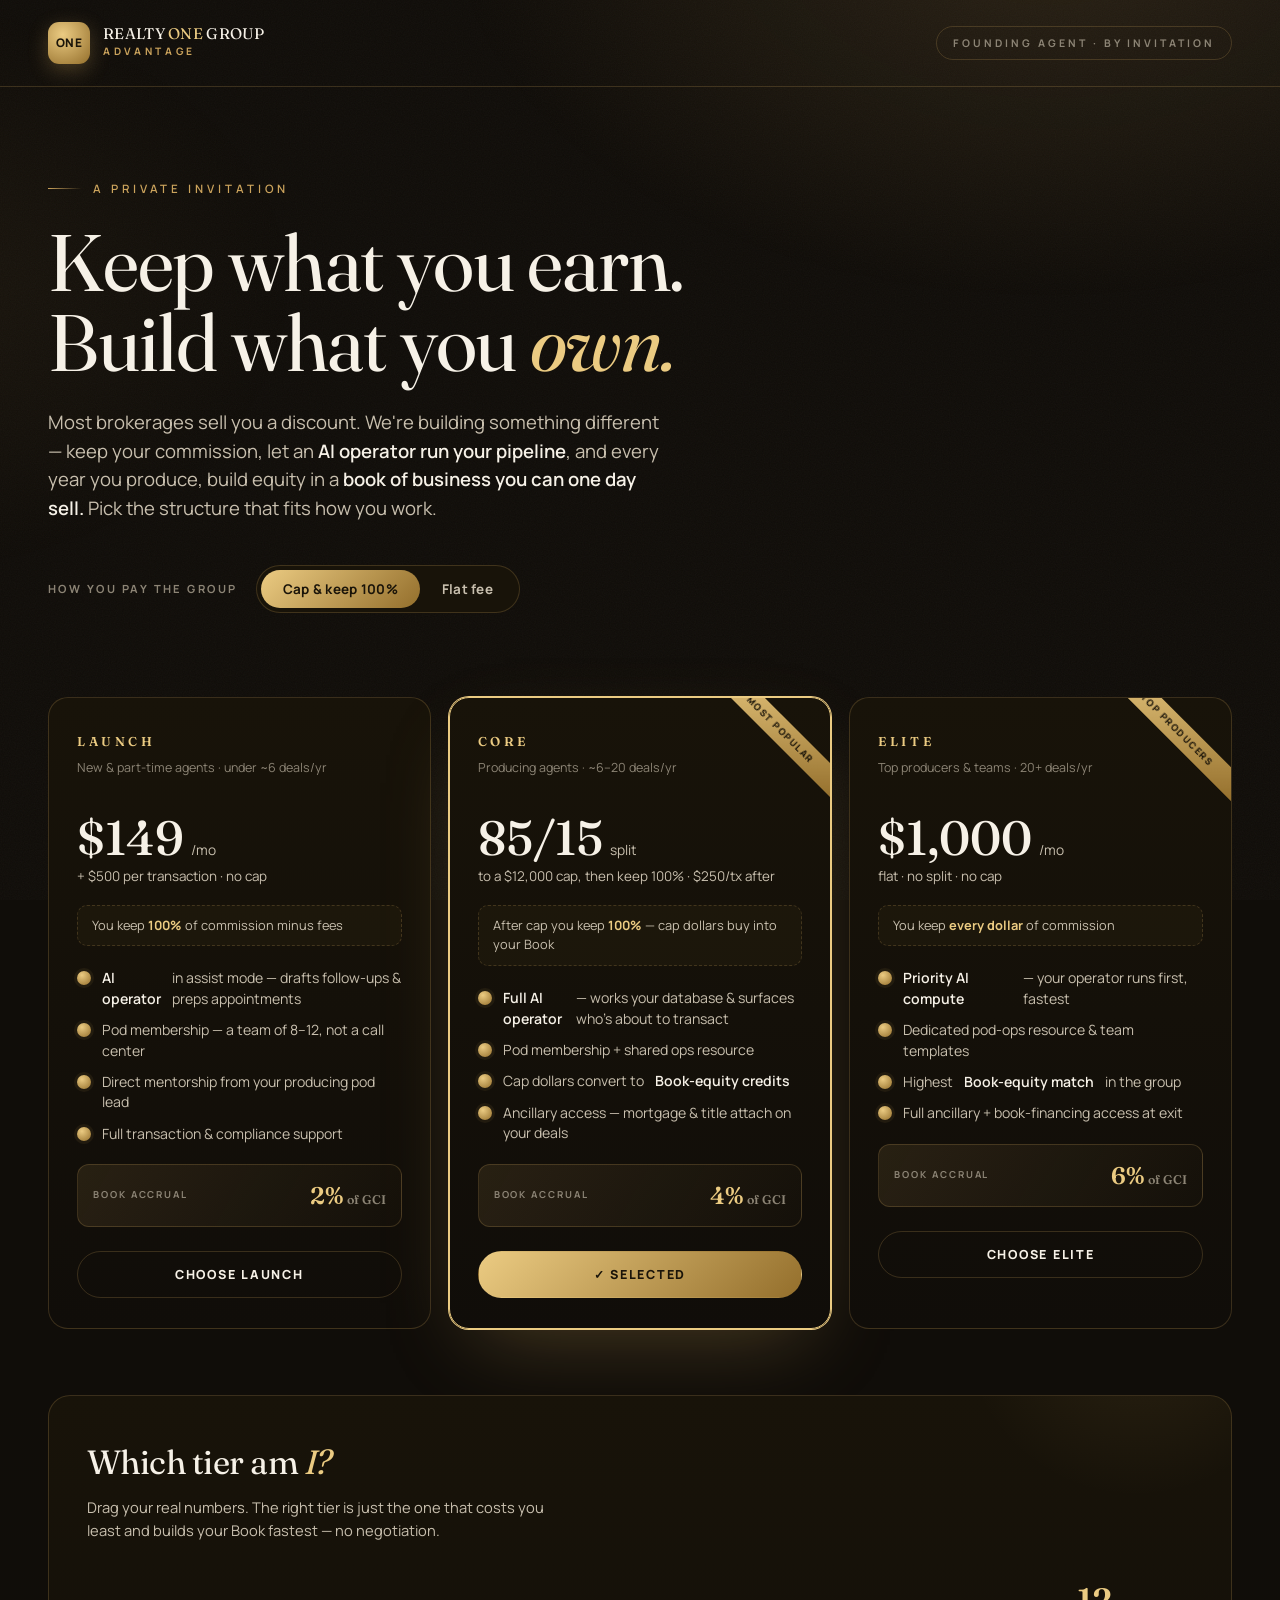
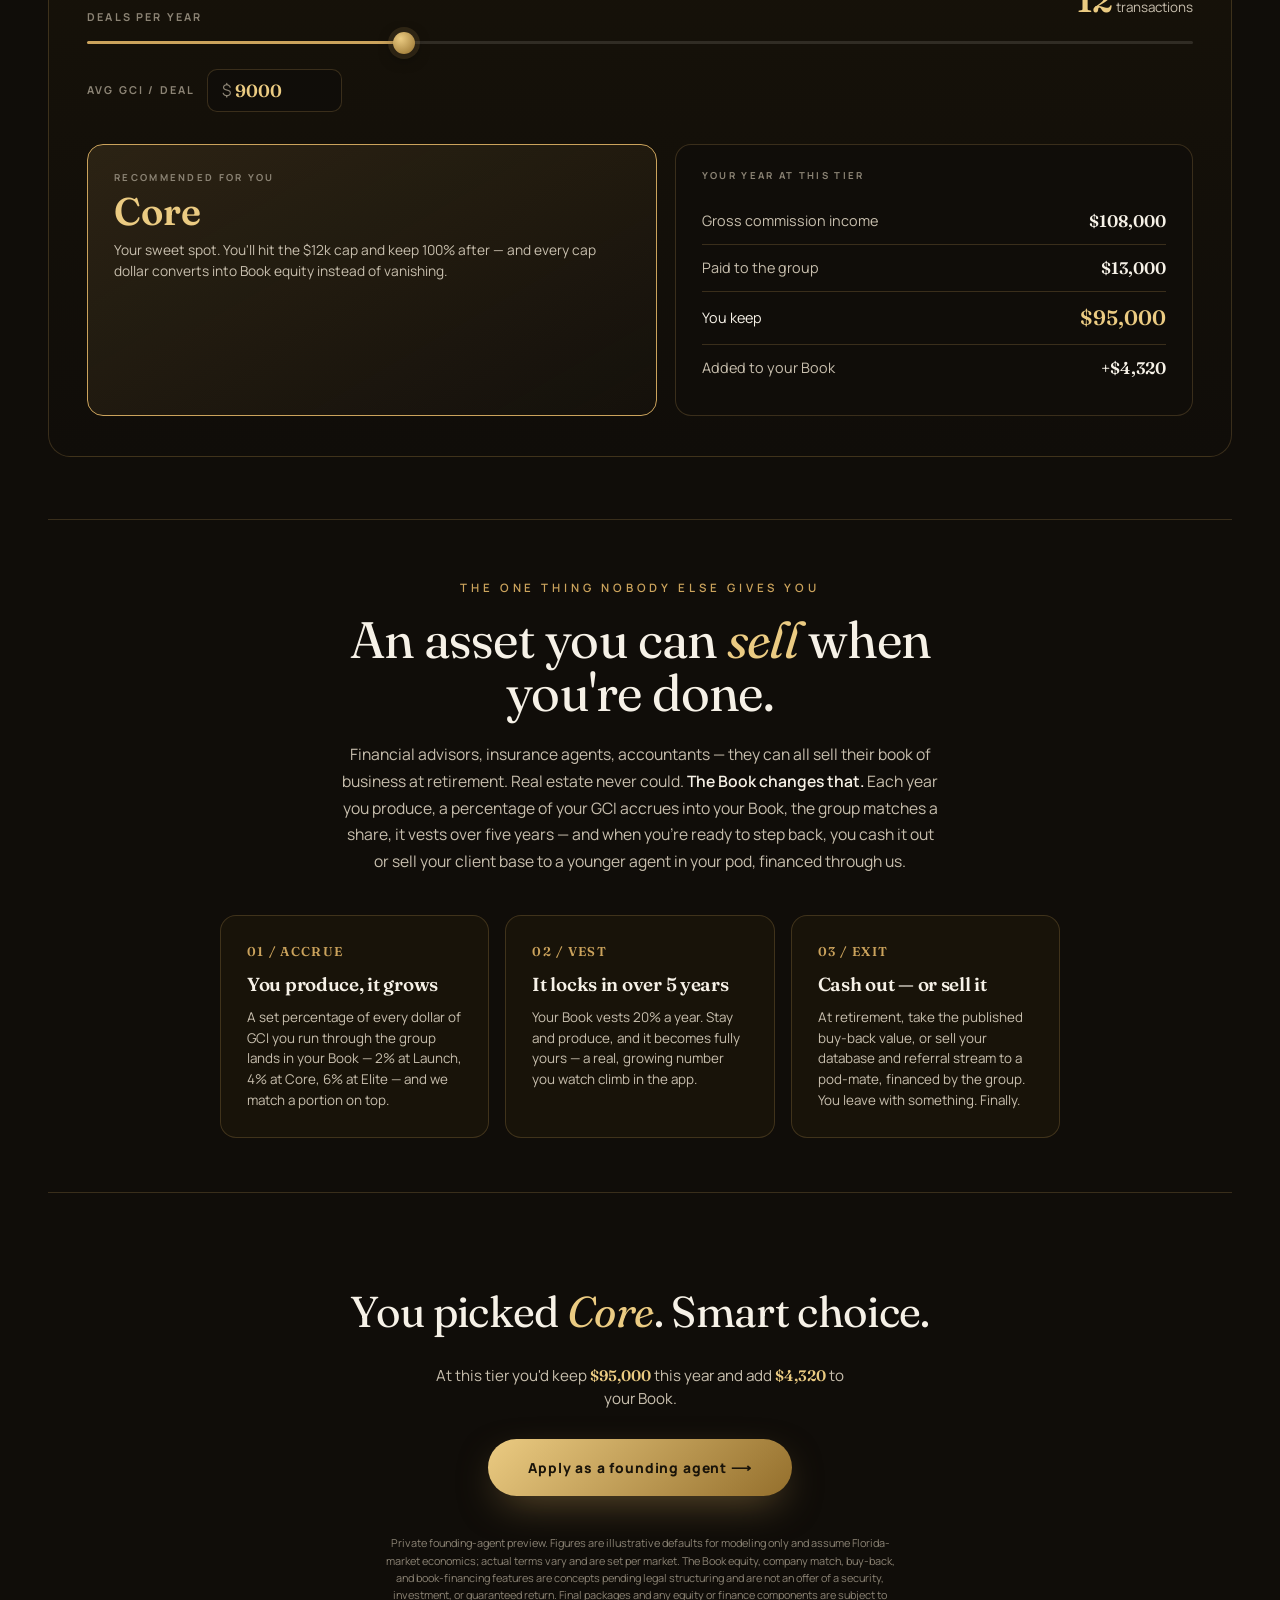
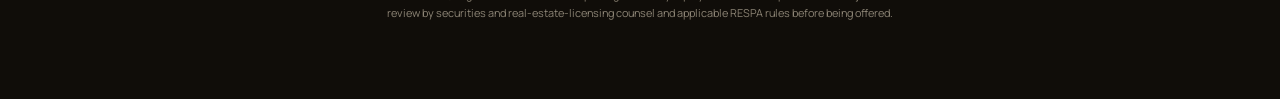
==== founding/index.html @ c43c7a37 "Add private founding-agent package page (unlinked, noindex) at /founding/" ====
<!DOCTYPE html>
<html lang="en">
<head>
<meta charset="UTF-8">
<meta name="viewport" content="width=device-width, initial-scale=1.0">
<meta name="robots" content="noindex, nofollow">
<title>Founding Agent Partnership — Realty ONE Group Advantage</title>
<link rel="icon" href="../favicon-32.png">
<link rel="preconnect" href="https://fonts.googleapis.com">
<link rel="preconnect" href="https://fonts.gstatic.com" crossorigin>
<link href="https://fonts.googleapis.com/css2?family=Fraunces:ital,opsz,wght@0,9..144,300..700;1,9..144,300..600&family=Manrope:wght@400;500;600;700;800&display=swap" rel="stylesheet">
<style>
  :root{
    --ink:#100D09;
    --ink-2:#181309;
    --ink-3:#221b10;
    --paper:#F6F1E7;
    --paper-dim:#c8bfae;
    --muted:#8c8475;
    --line:rgba(203,163,92,0.22);
    --gold:#CBA35C;
    --gold-bright:#EBCB82;
    --gold-deep:#946f2c;
    --maxw:1240px;
  }
  *{margin:0;padding:0;box-sizing:border-box}
  html{scroll-behavior:smooth}
  body{background:var(--ink);color:var(--paper);font-family:'Manrope',sans-serif;line-height:1.55;-webkit-font-smoothing:antialiased;overflow-x:hidden}
  body::before{content:"";position:fixed;inset:0;pointer-events:none;z-index:0;
    background:radial-gradient(1000px 620px at 82% -8%, rgba(203,163,92,.14), transparent 60%),radial-gradient(720px 520px at -8% 32%, rgba(203,163,92,.06), transparent 56%)}
  body::after{content:"";position:fixed;inset:0;pointer-events:none;z-index:1;opacity:.04;
    background-image:url("data:image/svg+xml,%3Csvg xmlns='http://www.w3.org/2000/svg' width='160' height='160'%3E%3Cfilter id='n'%3E%3CfeTurbulence type='fractalNoise' baseFrequency='0.85' numOctaves='2'/%3E%3C/filter%3E%3Crect width='100%25' height='100%25' filter='url(%23n)'/%3E%3C/svg%3E")}
  .wrap{position:relative;z-index:2;max-width:var(--maxw);margin:0 auto;padding:0 28px}
  h1,h2,h3,h4,.serif{font-family:'Fraunces',serif;font-weight:400;letter-spacing:-0.015em}
  .it{font-style:italic;color:var(--gold-bright)}
  .eyebrow{font-size:.72rem;letter-spacing:.34em;text-transform:uppercase;color:var(--gold);font-weight:600}

  /* NAV / BRAND (matches winwithone.com) */
  nav{padding:22px 0;border-bottom:1px solid var(--line);position:relative;z-index:3}
  nav .wrap{display:flex;align-items:center;justify-content:space-between}
  .brand{display:flex;align-items:center;gap:13px}
  .brand .badge{width:42px;height:42px;border-radius:11px;display:flex;align-items:center;justify-content:center;
    background:radial-gradient(circle at 35% 30%, var(--gold-bright), var(--gold-deep));box-shadow:0 6px 20px rgba(203,163,92,.3)}
  .brand .badge span{font-weight:800;font-size:.74rem;color:#1a1409;letter-spacing:.02em}
  .brand .word .top{font-family:'Fraunces';font-size:.96rem;letter-spacing:.02em;line-height:1.05}
  .brand .word .top em{font-style:normal;color:var(--gold-bright)}
  .brand .word .sub{font-size:.64rem;letter-spacing:.36em;text-transform:uppercase;color:var(--gold);font-weight:700;margin-top:2px}
  .nav-tag{font-size:.66rem;letter-spacing:.28em;text-transform:uppercase;color:var(--muted);font-weight:700;border:1px solid var(--line);padding:8px 16px;border-radius:50px}

  /* HERO */
  header.hero{padding:84px 0 50px;position:relative}
  .eyebrow.lead{display:inline-flex;align-items:center;gap:11px;margin-bottom:26px;opacity:0;animation:rise .9s .1s forwards}
  .eyebrow.lead::before{content:"";width:34px;height:1px;background:linear-gradient(90deg,var(--gold),transparent)}
  h1{font-size:clamp(2.6rem,6.4vw,5rem);line-height:.99;max-width:15ch;opacity:0;animation:rise 1s .22s forwards}
  .lede{margin-top:26px;max-width:56ch;font-size:clamp(1rem,1.7vw,1.16rem);color:var(--paper-dim);font-weight:400;opacity:0;animation:rise 1s .36s forwards}
  .lede b{color:var(--paper);font-weight:600}

  .axis{margin:42px 0 6px;display:flex;align-items:center;gap:18px;flex-wrap:wrap;opacity:0;animation:rise 1s .5s forwards}
  .axis-label{font-size:.7rem;letter-spacing:.22em;text-transform:uppercase;color:var(--muted);font-weight:700}
  .toggle{display:inline-flex;border:1px solid var(--line);border-radius:50px;overflow:hidden;background:var(--ink-2);padding:4px}
  .toggle button{font-family:'Manrope';font-size:.84rem;font-weight:700;letter-spacing:.02em;color:var(--paper-dim);background:transparent;border:none;padding:10px 22px;border-radius:50px;cursor:pointer;transition:.3s}
  .toggle button.on{color:#1a1409;background:linear-gradient(135deg,var(--gold-bright),var(--gold-deep))}

  /* TIERS */
  .tiers{display:grid;grid-template-columns:repeat(3,1fr);gap:18px;padding:28px 0 8px}
  @media(max-width:900px){.tiers{grid-template-columns:1fr;max-width:460px;margin:0 auto}}
  .tier{position:relative;background:linear-gradient(180deg,var(--ink-2),var(--ink));border:1px solid var(--line);border-radius:20px;padding:34px 28px 30px;cursor:pointer;
    transition:transform .4s cubic-bezier(.2,.8,.2,1),border-color .4s,box-shadow .4s;opacity:0;transform:translateY(24px);overflow:hidden}
  .tier.in{opacity:1;transform:translateY(0)}
  .tier:hover{transform:translateY(-8px);border-color:var(--gold);box-shadow:0 30px 70px -30px rgba(0,0,0,.8)}
  .tier.sel{border-color:var(--gold-bright);box-shadow:0 0 0 1px var(--gold-bright),0 30px 80px -28px rgba(203,163,92,.34)}
  .ribbon{position:absolute;top:20px;right:-36px;transform:rotate(45deg);background:linear-gradient(135deg,var(--gold-bright),var(--gold-deep));color:#1a1409;font-size:.58rem;font-weight:800;letter-spacing:.16em;text-transform:uppercase;padding:5px 42px}
  .t-name{font-family:'Fraunces';font-size:.8rem;font-weight:600;letter-spacing:.28em;text-transform:uppercase;color:var(--gold-bright)}
  .t-for{font-size:.78rem;color:var(--muted);margin-top:6px;min-height:34px}
  .t-price{margin:22px 0 4px;display:flex;align-items:baseline;gap:7px;flex-wrap:wrap}
  .t-price .big{font-family:'Fraunces';font-size:3rem;font-weight:500;line-height:1}
  .t-price .per{font-size:.86rem;color:var(--paper-dim)}
  .t-sub{font-size:.84rem;color:var(--paper-dim);min-height:20px}
  .t-keep{margin-top:18px;padding:10px 14px;border:1px dashed var(--line);border-radius:10px;font-size:.8rem;color:var(--paper-dim);background:rgba(203,163,92,.04)}
  .t-keep b{color:var(--gold-bright);font-weight:700}
  .feats{list-style:none;margin:22px 0 0;display:flex;flex-direction:column;gap:11px}
  .feats li{font-size:.88rem;color:var(--paper-dim);line-height:1.45;display:flex;gap:11px;align-items:flex-start}
  .feats li::before{content:"";flex-shrink:0;width:14px;height:14px;margin-top:3px;border-radius:50%;background:radial-gradient(circle at 35% 30%,var(--gold-bright),var(--gold-deep));box-shadow:0 0 0 3px rgba(203,163,92,.08)}
  .feats li b{color:var(--paper);font-weight:600}
  .book-chip{margin-top:20px;display:flex;align-items:center;justify-content:space-between;padding:12px 15px;border-radius:12px;background:linear-gradient(120deg,rgba(203,163,92,.12),rgba(203,163,92,.02));border:1px solid var(--line)}
  .book-chip .lbl{font-size:.6rem;letter-spacing:.2em;text-transform:uppercase;color:var(--muted);font-weight:700}
  .book-chip .val{font-family:'Fraunces';font-size:1.5rem;color:var(--gold-bright);font-weight:600}
  .pick{margin-top:24px;width:100%;font-family:'Manrope';font-size:.78rem;font-weight:800;letter-spacing:.14em;text-transform:uppercase;padding:14px;border-radius:50px;cursor:pointer;transition:.3s;background:transparent;border:1px solid var(--line);color:var(--paper)}
  .tier:hover .pick{border-color:var(--gold);color:var(--gold-bright)}
  .tier.sel .pick{background:linear-gradient(135deg,var(--gold-bright),var(--gold-deep));color:#1a1409;border-color:transparent}

  /* CALC */
  .calc{margin:58px 0 28px;background:linear-gradient(180deg,var(--ink-2),var(--ink));border:1px solid var(--line);border-radius:22px;padding:40px 38px;position:relative;overflow:hidden}
  .calc::after{content:"";position:absolute;top:-40%;right:-8%;width:380px;height:380px;background:radial-gradient(circle,rgba(203,163,92,.1),transparent 65%);pointer-events:none}
  .calc h2{font-size:clamp(1.6rem,3vw,2.1rem)}
  .calc p.sub{color:var(--paper-dim);font-size:.92rem;margin-top:8px;max-width:54ch}
  .slider-top{display:flex;justify-content:space-between;align-items:flex-end;margin-top:32px}
  .slider-top .k{font-size:.68rem;letter-spacing:.2em;text-transform:uppercase;color:var(--muted);font-weight:700}
  .slider-top .v b{font-family:'Fraunces';font-size:2.1rem;color:var(--gold-bright);font-weight:600}
  .slider-top .v span{font-size:.84rem;color:var(--paper-dim)}
  input[type=range]{-webkit-appearance:none;width:100%;height:3px;border-radius:3px;outline:none;margin-top:8px;background:linear-gradient(90deg,var(--gold) var(--pct,30%),rgba(246,241,231,.12) var(--pct,30%))}
  input[type=range]::-webkit-slider-thumb{-webkit-appearance:none;width:22px;height:22px;border-radius:50%;cursor:pointer;background:radial-gradient(circle at 35% 30%,var(--gold-bright),var(--gold-deep));box-shadow:0 0 0 5px rgba(203,163,92,.14),0 4px 14px rgba(0,0,0,.5)}
  input[type=range]::-moz-range-thumb{width:22px;height:22px;border:none;border-radius:50%;cursor:pointer;background:radial-gradient(circle at 35% 30%,var(--gold-bright),var(--gold-deep))}
  .gci-input{display:flex;align-items:center;gap:12px;margin-top:18px}
  .gci-input label{font-size:.68rem;letter-spacing:.2em;text-transform:uppercase;color:var(--muted);font-weight:700}
  .gci-input .field{display:flex;align-items:center;border:1px solid var(--line);border-radius:10px;background:var(--ink);padding:0 14px}
  .gci-input .field span{color:var(--muted)}
  .gci-input input{background:transparent;border:none;outline:none;color:var(--gold-bright);font-family:'Fraunces';font-size:1.1rem;font-weight:600;padding:10px 4px;width:96px}
  .verdict{margin-top:32px;display:grid;grid-template-columns:1.1fr 1fr;gap:18px}
  @media(max-width:760px){.verdict{grid-template-columns:1fr}}
  .rec{background:linear-gradient(150deg,rgba(203,163,92,.13),rgba(203,163,92,.02));border:1px solid var(--gold);border-radius:16px;padding:26px}
  .rec .k{font-size:.6rem;letter-spacing:.24em;text-transform:uppercase;color:var(--muted);font-weight:700}
  .rec .tier-name{font-family:'Fraunces';font-size:2.4rem;font-weight:600;color:var(--gold-bright);margin:6px 0 2px;line-height:1}
  .rec .why{font-size:.86rem;color:var(--paper-dim);line-height:1.5;margin-top:10px}
  .breakdown{background:var(--ink);border:1px solid var(--line);border-radius:16px;padding:24px 26px}
  .breakdown .k{font-size:.6rem;letter-spacing:.24em;text-transform:uppercase;color:var(--muted);font-weight:700;margin-bottom:14px}
  .brow{display:flex;justify-content:space-between;align-items:center;padding:10px 0;border-bottom:1px solid var(--line);font-size:.9rem}
  .brow:last-child{border-bottom:none}
  .brow .lbl{color:var(--paper-dim)}
  .brow .num{font-family:'Fraunces';font-weight:600;font-size:1.05rem}
  .brow.hl .lbl{color:var(--paper)}
  .brow.hl .num{color:var(--gold-bright);font-size:1.3rem}

  /* BOOK */
  .book{margin:62px 0 28px;text-align:center;padding:54px 30px;border-top:1px solid var(--line);border-bottom:1px solid var(--line)}
  .book h2{font-size:clamp(2rem,4.4vw,3.2rem);line-height:1.04;max-width:19ch;margin:14px auto 0}
  .book p{max-width:60ch;margin:22px auto 0;color:var(--paper-dim);font-size:.98rem;line-height:1.7}
  .book p b{color:var(--paper);font-weight:600}
  .book-steps{display:grid;grid-template-columns:repeat(3,1fr);gap:16px;max-width:840px;margin:40px auto 0;text-align:left}
  @media(max-width:760px){.book-steps{grid-template-columns:1fr}}
  .step{background:var(--ink-2);border:1px solid var(--line);border-radius:16px;padding:26px}
  .step .n{font-family:'Fraunces';font-size:.8rem;color:var(--gold);font-weight:600;letter-spacing:.1em}
  .step h4{font-size:1.18rem;font-weight:600;margin:8px 0}
  .step p{margin:0;font-size:.84rem;color:var(--paper-dim);line-height:1.55;text-align:left}

  /* FOOT CTA */
  .foot{padding:58px 0 78px;text-align:center}
  .foot h3{font-size:clamp(1.7rem,3.6vw,2.7rem)}
  .foot .summary{margin:18px auto 28px;max-width:48ch;color:var(--paper-dim);font-size:.95rem}
  .foot .summary b{color:var(--gold-bright);font-family:'Fraunces';font-weight:600}
  .cta{display:inline-flex;align-items:center;gap:12px;font-family:'Manrope';font-size:.86rem;font-weight:800;letter-spacing:.06em;color:#1a1409;padding:18px 40px;border-radius:50px;cursor:pointer;border:none;background:linear-gradient(135deg,var(--gold-bright),var(--gold-deep));transition:.3s;box-shadow:0 14px 40px -12px rgba(203,163,92,.5);text-decoration:none}
  .cta:hover{transform:translateY(-3px);box-shadow:0 20px 50px -12px rgba(203,163,92,.6)}
  .disclaimer{margin-top:38px;font-size:.68rem;color:var(--muted);max-width:74ch;margin-left:auto;margin-right:auto;line-height:1.6}
  @keyframes rise{from{opacity:0;transform:translateY(22px)}to{opacity:1;transform:translateY(0)}}
</style>
</head>
<body>

<nav>
  <div class="wrap">
    <div class="brand">
      <div class="badge"><span>ONE</span></div>
      <div class="word"><div class="top">REALTY <em>ONE</em> GROUP</div><div class="sub">Advantage</div></div>
    </div>
    <div class="nav-tag">Founding Agent · By Invitation</div>
  </div>
</nav>

<div class="wrap">
  <header class="hero">
    <span class="eyebrow lead">A private invitation</span>
    <h1>Keep what you earn. Build what you <span class="it">own.</span></h1>
    <p class="lede">Most brokerages sell you a discount. We're building something different — keep your commission, let an <b>AI operator run your pipeline</b>, and every year you produce, build equity in a <b>book of business you can one day sell.</b> Pick the structure that fits how you work.</p>

    <div class="axis">
      <span class="axis-label">How you pay the group</span>
      <div class="toggle" id="toggle">
        <button class="on" data-mode="cap">Cap &amp; keep 100%</button>
        <button data-mode="flat">Flat fee</button>
      </div>
    </div>
  </header>

  <section class="tiers" id="tiers"></section>

  <section class="calc">
    <h2>Which tier am <span class="it">I?</span></h2>
    <p class="sub">Drag your real numbers. The right tier is just the one that costs you least and builds your Book fastest — no negotiation.</p>
    <div class="slider-top">
      <span class="k">Deals per year</span>
      <span class="v"><b id="dealsOut">12</b> <span>transactions</span></span>
    </div>
    <input type="range" id="deals" min="1" max="40" value="12">
    <div class="gci-input">
      <label>Avg GCI / deal</label>
      <div class="field"><span>$</span><input type="number" id="gci" value="9000" min="1000" step="500"></div>
    </div>
    <div class="verdict">
      <div class="rec">
        <div class="k">Recommended for you</div>
        <div class="tier-name" id="recName">Core</div>
        <div class="why" id="recWhy"></div>
      </div>
      <div class="breakdown">
        <div class="k">Your year at this tier</div>
        <div class="brow"><span class="lbl">Gross commission income</span><span class="num" id="bGci">—</span></div>
        <div class="brow"><span class="lbl">Paid to the group</span><span class="num" id="bPaid">—</span></div>
        <div class="brow hl"><span class="lbl">You keep</span><span class="num" id="bKeep">—</span></div>
        <div class="brow"><span class="lbl">Added to your Book</span><span class="num" id="bBook">—</span></div>
      </div>
    </div>
  </section>

  <section class="book">
    <span class="eyebrow">The one thing nobody else gives you</span>
    <h2>An asset you can <span class="it">sell</span> when you're done.</h2>
    <p>Financial advisors, insurance agents, accountants — they can all sell their book of business at retirement. Real estate never could. <b>The Book changes that.</b> Each year you produce, a percentage of your GCI accrues into your Book, the group matches a share, it vests over five years — and when you're ready to step back, you cash it out or sell your client base to a younger agent in your pod, financed through us.</p>
    <div class="book-steps">
      <div class="step"><div class="n">01 / ACCRUE</div><h4>You produce, it grows</h4><p>A set percentage of every dollar of GCI you run through the group lands in your Book — 2% at Launch, 4% at Core, 6% at Elite — and we match a portion on top.</p></div>
      <div class="step"><div class="n">02 / VEST</div><h4>It locks in over 5 years</h4><p>Your Book vests 20% a year. Stay and produce, and it becomes fully yours — a real, growing number you watch climb in the app.</p></div>
      <div class="step"><div class="n">03 / EXIT</div><h4>Cash out — or sell it</h4><p>At retirement, take the published buy-back value, or sell your database and referral stream to a pod-mate, financed by the group. You leave with something. Finally.</p></div>
    </div>
  </section>

  <section class="foot">
    <h3>You picked <span class="it" id="footTier">Core</span>. Smart choice.</h3>
    <p class="summary">At this tier you'd keep <b id="footKeep">$96,000</b> this year and add <b id="footBook">$4,320</b> to your Book.</p>
    <a class="cta" href="../join.html">Apply as a founding agent ⟶</a>
    <p class="disclaimer">Private founding-agent preview. Figures are illustrative defaults for modeling only and assume Florida-market economics; actual terms vary and are set per market. The Book equity, company match, buy-back, and book-financing features are concepts pending legal structuring and are not an offer of a security, investment, or guaranteed return. Final packages and any equity or finance components are subject to review by securities and real-estate-licensing counsel and applicable RESPA rules before being offered.</p>
  </section>
</div>

<script>
  const TIERS = {
    launch:{name:"Launch",forWho:"New & part-time agents · under ~6 deals/yr",ribbon:null,
      cap:{big:"$149",per:"/mo",sub:"+ $500 per transaction · no cap",keep:"You keep <b>100%</b> of commission minus fees"},
      flat:{big:"$149",per:"/mo",sub:"+ $500 per transaction · no cap",keep:"You keep <b>100%</b> of commission minus fees"},
      bookPct:2,feats:["<b>AI operator</b> in assist mode — drafts follow-ups & preps appointments","Pod membership — a team of 8–12, not a call center","Direct mentorship from your producing pod lead","Full transaction & compliance support"]},
    core:{name:"Core",forWho:"Producing agents · ~6–20 deals/yr",ribbon:"Most popular",
      cap:{big:"85/15",per:"split",sub:"to a $12,000 cap, then keep 100% · $250/tx after",keep:"After cap you keep <b>100%</b> — cap dollars buy into your Book"},
      flat:{big:"$799",per:"/mo",sub:"flat · no split · no cap",keep:"You keep <b>100%</b> of every commission dollar"},
      bookPct:4,feats:["<b>Full AI operator</b> — works your database & surfaces who's about to transact","Pod membership + shared ops resource","Cap dollars convert to <b>Book-equity credits</b>","Ancillary access — mortgage & title attach on your deals"]},
    elite:{name:"Elite",forWho:"Top producers & teams · 20+ deals/yr",ribbon:"Top producers",
      cap:{big:"$1,000",per:"/mo",sub:"flat · no split · no cap",keep:"You keep <b>every dollar</b> of commission"},
      flat:{big:"$1,000",per:"/mo",sub:"flat · no split · no cap",keep:"You keep <b>every dollar</b> of commission"},
      bookPct:6,feats:["<b>Priority AI compute</b> — your operator runs first, fastest","Dedicated pod-ops resource & team templates","Highest <b>Book-equity match</b> in the group","Full ancillary + book-financing access at exit"]}
  };
  let mode="cap", selected="core";
  const tiersEl=document.getElementById('tiers');
  const money=n=>"$"+Math.round(n).toLocaleString();
  function renderTiers(){
    tiersEl.innerHTML="";
    Object.entries(TIERS).forEach(([key,t],i)=>{
      const p=t[mode], card=document.createElement('div');
      card.className="tier"+(selected===key?" sel":"");
      card.style.animationDelay=(i*0.12)+"s";
      card.innerHTML=`${t.ribbon?`<div class="ribbon">${t.ribbon}</div>`:""}
        <div class="t-name">${t.name}</div><div class="t-for">${t.forWho}</div>
        <div class="t-price"><span class="big">${p.big}</span><span class="per">${p.per}</span></div>
        <div class="t-sub">${p.sub}</div><div class="t-keep">${p.keep}</div>
        <ul class="feats">${t.feats.map(f=>`<li>${f}</li>`).join("")}</ul>
        <div class="book-chip"><span class="lbl">Book accrual</span><span class="val">${t.bookPct}%<span style="font-size:.78rem;color:var(--muted)"> of GCI</span></span></div>
        <button class="pick">${selected===key?"✓ Selected":"Choose "+t.name}</button>`;
      card.onclick=()=>{selected=key;renderTiers();calc();};
      tiersEl.appendChild(card);
      requestAnimationFrame(()=>requestAnimationFrame(()=>card.classList.add('in')));
    });
  }
  document.getElementById('toggle').addEventListener('click',e=>{
    const b=e.target.closest('button'); if(!b)return; mode=b.dataset.mode;
    document.querySelectorAll('#toggle button').forEach(x=>x.classList.toggle('on',x===b)); renderTiers();
  });
  const dealsEl=document.getElementById('deals'), gciEl=document.getElementById('gci');
  function costAt(k,deals,gci){
    if(k==="launch")return 149*12+500*deals;
    if(k==="elite")return 1000*12;
    let paid=0,capped=false;
    for(let i=1;i<=deals;i++){
      if(!capped){const s=gci*0.15; if(paid+s>=12000){paid=12000;capped=true;paid+=250;} else paid+=s;}
      else paid+=250;
    }
    return Math.min(paid,12000+250*deals);
  }
  const rec=d=> d<6?"launch":(d<=20?"core":"elite");
  function calc(){
    const deals=+dealsEl.value, gci=+gciEl.value||0;
    document.getElementById('dealsOut').textContent=deals;
    dealsEl.style.setProperty('--pct',((deals-1)/39*100)+"%");
    const r=rec(deals), t=TIERS[selected], total=deals*gci, paid=costAt(selected,deals,gci), keep=total-paid, book=total*(t.bookPct/100);
    document.getElementById('recName').textContent=TIERS[r].name;
    document.getElementById('recWhy').textContent={
      launch:"At your volume, the low monthly + per-deal fee beats paying a split. Keep it simple while you build — and you're accruing Book from day one.",
      core:"Your sweet spot. You'll hit the $12k cap and keep 100% after — and every cap dollar converts into Book equity instead of vanishing.",
      elite:"At 20+ deals a flat $1,000/mo crushes any split, you keep every dollar, and you earn the highest Book match in the group."}[r];
    document.getElementById('bGci').textContent=money(total);
    document.getElementById('bPaid').textContent=money(paid);
    document.getElementById('bKeep').textContent=money(keep);
    document.getElementById('bBook').textContent="+"+money(book);
    document.getElementById('footTier').textContent=t.name;
    document.getElementById('footKeep').textContent=money(keep);
    document.getElementById('footBook').textContent=money(book);
  }
  dealsEl.addEventListener('input',calc); gciEl.addEventListener('input',calc);
  renderTiers(); calc();
</script>
</body>
</html>
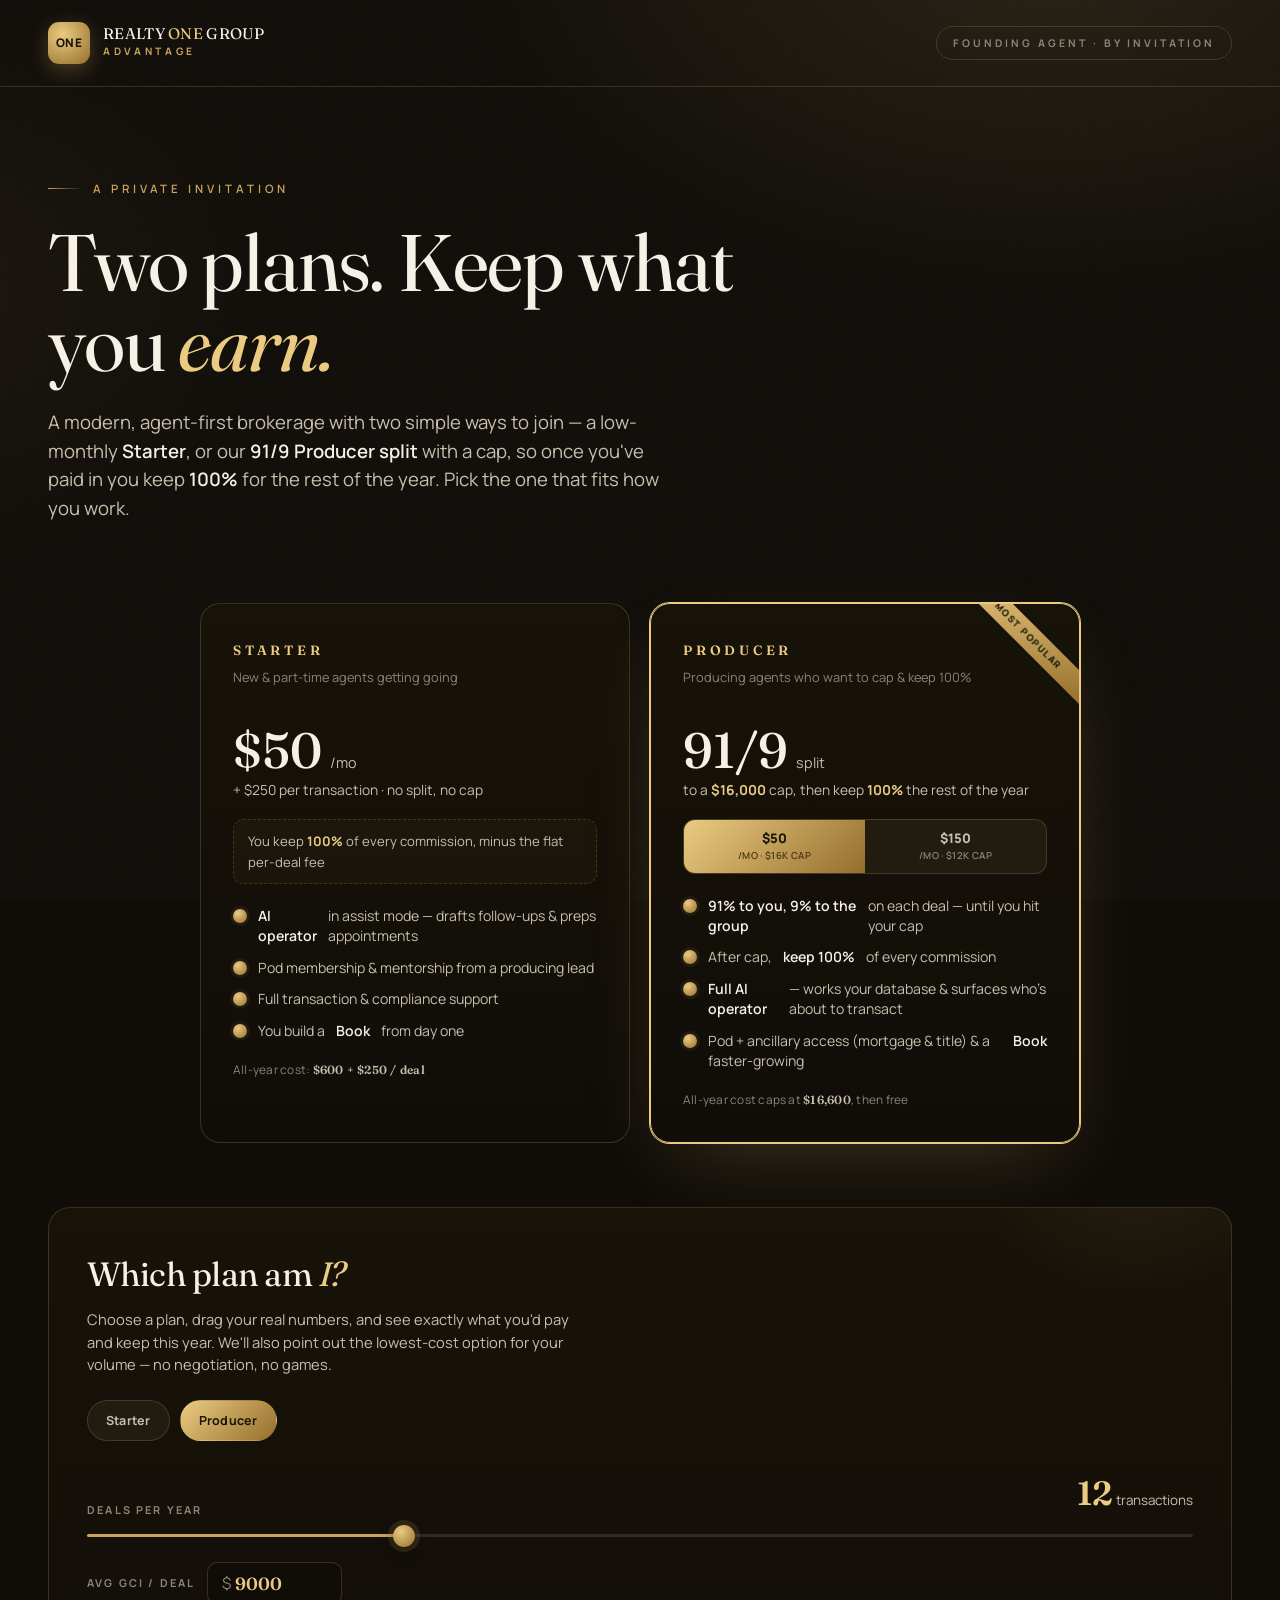
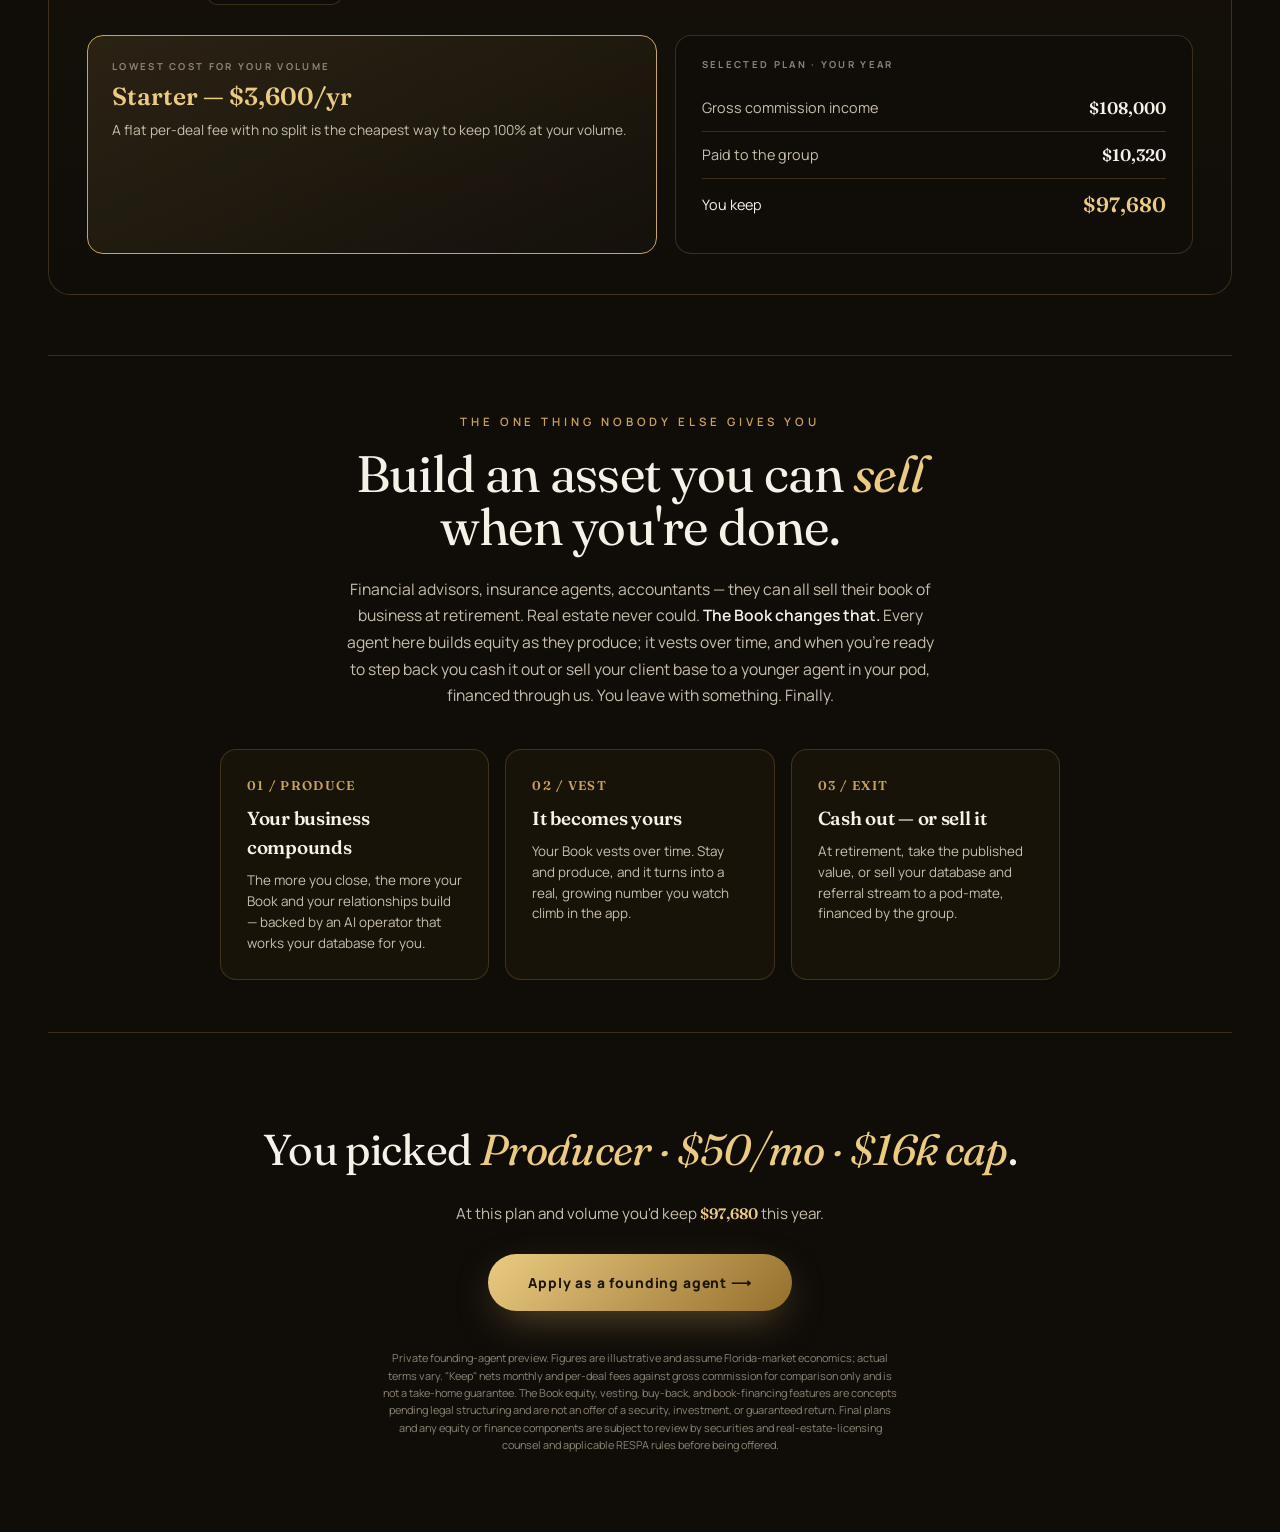
==== commit e26a674a: "Founding page: two plans (Starter + 91/9 Producer w/ two cap options)" ====
--- a/founding/index.html
+++ b/founding/index.html
@@ -4,23 +4,17 @@
 <meta charset="UTF-8">
 <meta name="viewport" content="width=device-width, initial-scale=1.0">
 <meta name="robots" content="noindex, nofollow">
-<title>Founding Agent Partnership — Realty ONE Group Advantage</title>
+<title>Founding Agent Plans — Realty ONE Group Advantage</title>
 <link rel="icon" href="../favicon-32.png">
 <link rel="preconnect" href="https://fonts.googleapis.com">
 <link rel="preconnect" href="https://fonts.gstatic.com" crossorigin>
 <link href="https://fonts.googleapis.com/css2?family=Fraunces:ital,opsz,wght@0,9..144,300..700;1,9..144,300..600&family=Manrope:wght@400;500;600;700;800&display=swap" rel="stylesheet">
 <style>
   :root{
-    --ink:#100D09;
-    --ink-2:#181309;
-    --ink-3:#221b10;
-    --paper:#F6F1E7;
-    --paper-dim:#c8bfae;
-    --muted:#8c8475;
+    --ink:#100D09; --ink-2:#181309; --ink-3:#221b10;
+    --paper:#F6F1E7; --paper-dim:#c8bfae; --muted:#8c8475;
     --line:rgba(203,163,92,0.22);
-    --gold:#CBA35C;
-    --gold-bright:#EBCB82;
-    --gold-deep:#946f2c;
+    --gold:#CBA35C; --gold-bright:#EBCB82; --gold-deep:#946f2c;
     --maxw:1240px;
   }
   *{margin:0;padding:0;box-sizing:border-box}
@@ -35,7 +29,6 @@
   .it{font-style:italic;color:var(--gold-bright)}
   .eyebrow{font-size:.72rem;letter-spacing:.34em;text-transform:uppercase;color:var(--gold);font-weight:600}
 
-  /* NAV / BRAND (matches winwithone.com) */
   nav{padding:22px 0;border-bottom:1px solid var(--line);position:relative;z-index:3}
   nav .wrap{display:flex;align-items:center;justify-content:space-between}
   .brand{display:flex;align-items:center;gap:13px}
@@ -47,54 +40,51 @@
   .brand .word .sub{font-size:.64rem;letter-spacing:.36em;text-transform:uppercase;color:var(--gold);font-weight:700;margin-top:2px}
   .nav-tag{font-size:.66rem;letter-spacing:.28em;text-transform:uppercase;color:var(--muted);font-weight:700;border:1px solid var(--line);padding:8px 16px;border-radius:50px}
 
-  /* HERO */
-  header.hero{padding:84px 0 50px;position:relative}
+  header.hero{padding:84px 0 46px;position:relative}
   .eyebrow.lead{display:inline-flex;align-items:center;gap:11px;margin-bottom:26px;opacity:0;animation:rise .9s .1s forwards}
   .eyebrow.lead::before{content:"";width:34px;height:1px;background:linear-gradient(90deg,var(--gold),transparent)}
   h1{font-size:clamp(2.6rem,6.4vw,5rem);line-height:.99;max-width:15ch;opacity:0;animation:rise 1s .22s forwards}
-  .lede{margin-top:26px;max-width:56ch;font-size:clamp(1rem,1.7vw,1.16rem);color:var(--paper-dim);font-weight:400;opacity:0;animation:rise 1s .36s forwards}
+  .lede{margin-top:26px;max-width:56ch;font-size:clamp(1rem,1.7vw,1.16rem);color:var(--paper-dim);opacity:0;animation:rise 1s .36s forwards}
   .lede b{color:var(--paper);font-weight:600}
 
-  .axis{margin:42px 0 6px;display:flex;align-items:center;gap:18px;flex-wrap:wrap;opacity:0;animation:rise 1s .5s forwards}
-  .axis-label{font-size:.7rem;letter-spacing:.22em;text-transform:uppercase;color:var(--muted);font-weight:700}
-  .toggle{display:inline-flex;border:1px solid var(--line);border-radius:50px;overflow:hidden;background:var(--ink-2);padding:4px}
-  .toggle button{font-family:'Manrope';font-size:.84rem;font-weight:700;letter-spacing:.02em;color:var(--paper-dim);background:transparent;border:none;padding:10px 22px;border-radius:50px;cursor:pointer;transition:.3s}
-  .toggle button.on{color:#1a1409;background:linear-gradient(135deg,var(--gold-bright),var(--gold-deep))}
-
-  /* TIERS */
-  .tiers{display:grid;grid-template-columns:repeat(3,1fr);gap:18px;padding:28px 0 8px}
-  @media(max-width:900px){.tiers{grid-template-columns:1fr;max-width:460px;margin:0 auto}}
-  .tier{position:relative;background:linear-gradient(180deg,var(--ink-2),var(--ink));border:1px solid var(--line);border-radius:20px;padding:34px 28px 30px;cursor:pointer;
-    transition:transform .4s cubic-bezier(.2,.8,.2,1),border-color .4s,box-shadow .4s;opacity:0;transform:translateY(24px);overflow:hidden}
-  .tier.in{opacity:1;transform:translateY(0)}
-  .tier:hover{transform:translateY(-8px);border-color:var(--gold);box-shadow:0 30px 70px -30px rgba(0,0,0,.8)}
-  .tier.sel{border-color:var(--gold-bright);box-shadow:0 0 0 1px var(--gold-bright),0 30px 80px -28px rgba(203,163,92,.34)}
+  .plans{display:grid;grid-template-columns:repeat(2,1fr);gap:20px;padding:34px 0 8px;max-width:880px;margin:0 auto}
+  @media(max-width:780px){.plans{grid-template-columns:1fr;max-width:460px}}
+  .plan{position:relative;background:linear-gradient(180deg,var(--ink-2),var(--ink));border:1px solid var(--line);border-radius:20px;padding:36px 32px 32px;overflow:hidden;
+    opacity:0;transform:translateY(24px);transition:transform .4s cubic-bezier(.2,.8,.2,1),border-color .4s,box-shadow .4s}
+  .plan.in{opacity:1;transform:translateY(0)}
+  .plan:hover{transform:translateY(-6px);border-color:var(--gold);box-shadow:0 30px 70px -30px rgba(0,0,0,.8)}
+  .plan.flag{border-color:var(--gold-bright);box-shadow:0 0 0 1px var(--gold-bright),0 30px 80px -30px rgba(203,163,92,.3)}
+  .plan{cursor:pointer}
   .ribbon{position:absolute;top:20px;right:-36px;transform:rotate(45deg);background:linear-gradient(135deg,var(--gold-bright),var(--gold-deep));color:#1a1409;font-size:.58rem;font-weight:800;letter-spacing:.16em;text-transform:uppercase;padding:5px 42px}
-  .t-name{font-family:'Fraunces';font-size:.8rem;font-weight:600;letter-spacing:.28em;text-transform:uppercase;color:var(--gold-bright)}
-  .t-for{font-size:.78rem;color:var(--muted);margin-top:6px;min-height:34px}
-  .t-price{margin:22px 0 4px;display:flex;align-items:baseline;gap:7px;flex-wrap:wrap}
-  .t-price .big{font-family:'Fraunces';font-size:3rem;font-weight:500;line-height:1}
-  .t-price .per{font-size:.86rem;color:var(--paper-dim)}
-  .t-sub{font-size:.84rem;color:var(--paper-dim);min-height:20px}
-  .t-keep{margin-top:18px;padding:10px 14px;border:1px dashed var(--line);border-radius:10px;font-size:.8rem;color:var(--paper-dim);background:rgba(203,163,92,.04)}
-  .t-keep b{color:var(--gold-bright);font-weight:700}
+  .p-name{font-family:'Fraunces';font-size:.84rem;font-weight:600;letter-spacing:.28em;text-transform:uppercase;color:var(--gold-bright)}
+  .p-for{font-size:.8rem;color:var(--muted);margin-top:7px;min-height:38px}
+  .p-price{margin:20px 0 4px;display:flex;align-items:baseline;gap:8px;flex-wrap:wrap}
+  .p-price .big{font-family:'Fraunces';font-size:3.1rem;font-weight:500;line-height:1}
+  .p-price .per{font-size:.9rem;color:var(--paper-dim)}
+  .p-sub{font-size:.86rem;color:var(--paper-dim);min-height:22px}
+  .p-sub b{color:var(--gold-bright);font-weight:700}
+  .p-keep{margin-top:18px;padding:11px 14px;border:1px dashed var(--line);border-radius:10px;font-size:.82rem;color:var(--paper-dim);background:rgba(203,163,92,.04)}
+  .p-keep b{color:var(--gold-bright);font-weight:700}
+  .seg{margin-top:18px;display:flex;border:1px solid var(--line);border-radius:12px;overflow:hidden;background:var(--ink-3)}
+  .seg button{flex:1;font-family:'Manrope';font-size:.82rem;font-weight:800;letter-spacing:.01em;color:var(--paper-dim);background:transparent;border:none;padding:11px 8px;cursor:pointer;transition:.25s;line-height:1.2}
+  .seg button small{display:block;font-size:.6rem;color:var(--muted);font-weight:600;margin-top:3px;letter-spacing:.04em}
+  .seg button.on{background:linear-gradient(135deg,var(--gold-bright),var(--gold-deep));color:#1a1409}
+  .seg button.on small{color:#4a3813}
   .feats{list-style:none;margin:22px 0 0;display:flex;flex-direction:column;gap:11px}
   .feats li{font-size:.88rem;color:var(--paper-dim);line-height:1.45;display:flex;gap:11px;align-items:flex-start}
   .feats li::before{content:"";flex-shrink:0;width:14px;height:14px;margin-top:3px;border-radius:50%;background:radial-gradient(circle at 35% 30%,var(--gold-bright),var(--gold-deep));box-shadow:0 0 0 3px rgba(203,163,92,.08)}
   .feats li b{color:var(--paper);font-weight:600}
-  .book-chip{margin-top:20px;display:flex;align-items:center;justify-content:space-between;padding:12px 15px;border-radius:12px;background:linear-gradient(120deg,rgba(203,163,92,.12),rgba(203,163,92,.02));border:1px solid var(--line)}
-  .book-chip .lbl{font-size:.6rem;letter-spacing:.2em;text-transform:uppercase;color:var(--muted);font-weight:700}
-  .book-chip .val{font-family:'Fraunces';font-size:1.5rem;color:var(--gold-bright);font-weight:600}
-  .pick{margin-top:24px;width:100%;font-family:'Manrope';font-size:.78rem;font-weight:800;letter-spacing:.14em;text-transform:uppercase;padding:14px;border-radius:50px;cursor:pointer;transition:.3s;background:transparent;border:1px solid var(--line);color:var(--paper)}
-  .tier:hover .pick{border-color:var(--gold);color:var(--gold-bright)}
-  .tier.sel .pick{background:linear-gradient(135deg,var(--gold-bright),var(--gold-deep));color:#1a1409;border-color:transparent}
-
-  /* CALC */
-  .calc{margin:58px 0 28px;background:linear-gradient(180deg,var(--ink-2),var(--ink));border:1px solid var(--line);border-radius:22px;padding:40px 38px;position:relative;overflow:hidden}
+  .maxline{margin-top:20px;font-size:.74rem;color:var(--muted);letter-spacing:.02em}
+  .maxline b{color:var(--paper-dim);font-family:'Fraunces';font-weight:600}
+
+  .calc{margin:56px 0 28px;background:linear-gradient(180deg,var(--ink-2),var(--ink));border:1px solid var(--line);border-radius:22px;padding:40px 38px;position:relative;overflow:hidden}
   .calc::after{content:"";position:absolute;top:-40%;right:-8%;width:380px;height:380px;background:radial-gradient(circle,rgba(203,163,92,.1),transparent 65%);pointer-events:none}
   .calc h2{font-size:clamp(1.6rem,3vw,2.1rem)}
-  .calc p.sub{color:var(--paper-dim);font-size:.92rem;margin-top:8px;max-width:54ch}
-  .slider-top{display:flex;justify-content:space-between;align-items:flex-end;margin-top:32px}
+  .calc p.sub{color:var(--paper-dim);font-size:.92rem;margin-top:8px;max-width:56ch}
+  .pick-row{margin-top:24px;display:flex;gap:10px;flex-wrap:wrap}
+  .pick-row button{font-family:'Manrope';font-size:.78rem;font-weight:700;letter-spacing:.02em;color:var(--paper-dim);background:var(--ink-3);border:1px solid var(--line);padding:11px 18px;border-radius:50px;cursor:pointer;transition:.25s}
+  .pick-row button.on{background:linear-gradient(135deg,var(--gold-bright),var(--gold-deep));color:#1a1409;border-color:transparent}
+  .slider-top{display:flex;justify-content:space-between;align-items:flex-end;margin-top:26px}
   .slider-top .k{font-size:.68rem;letter-spacing:.2em;text-transform:uppercase;color:var(--muted);font-weight:700}
   .slider-top .v b{font-family:'Fraunces';font-size:2.1rem;color:var(--gold-bright);font-weight:600}
   .slider-top .v span{font-size:.84rem;color:var(--paper-dim)}
@@ -106,14 +96,14 @@
   .gci-input .field{display:flex;align-items:center;border:1px solid var(--line);border-radius:10px;background:var(--ink);padding:0 14px}
   .gci-input .field span{color:var(--muted)}
   .gci-input input{background:transparent;border:none;outline:none;color:var(--gold-bright);font-family:'Fraunces';font-size:1.1rem;font-weight:600;padding:10px 4px;width:96px}
-  .verdict{margin-top:32px;display:grid;grid-template-columns:1.1fr 1fr;gap:18px}
+  .verdict{margin-top:30px;display:grid;grid-template-columns:1.1fr 1fr;gap:18px}
   @media(max-width:760px){.verdict{grid-template-columns:1fr}}
-  .rec{background:linear-gradient(150deg,rgba(203,163,92,.13),rgba(203,163,92,.02));border:1px solid var(--gold);border-radius:16px;padding:26px}
+  .rec{background:linear-gradient(150deg,rgba(203,163,92,.13),rgba(203,163,92,.02));border:1px solid var(--gold);border-radius:16px;padding:24px}
   .rec .k{font-size:.6rem;letter-spacing:.24em;text-transform:uppercase;color:var(--muted);font-weight:700}
-  .rec .tier-name{font-family:'Fraunces';font-size:2.4rem;font-weight:600;color:var(--gold-bright);margin:6px 0 2px;line-height:1}
+  .rec .tier-name{font-family:'Fraunces';font-size:1.55rem;font-weight:600;color:var(--gold-bright);margin:8px 0 2px;line-height:1.1}
   .rec .why{font-size:.86rem;color:var(--paper-dim);line-height:1.5;margin-top:10px}
-  .breakdown{background:var(--ink);border:1px solid var(--line);border-radius:16px;padding:24px 26px}
-  .breakdown .k{font-size:.6rem;letter-spacing:.24em;text-transform:uppercase;color:var(--muted);font-weight:700;margin-bottom:14px}
+  .breakdown{background:var(--ink);border:1px solid var(--line);border-radius:16px;padding:22px 26px}
+  .breakdown .k{font-size:.6rem;letter-spacing:.24em;text-transform:uppercase;color:var(--muted);font-weight:700;margin-bottom:12px}
   .brow{display:flex;justify-content:space-between;align-items:center;padding:10px 0;border-bottom:1px solid var(--line);font-size:.9rem}
   .brow:last-child{border-bottom:none}
   .brow .lbl{color:var(--paper-dim)}
@@ -121,8 +111,7 @@
   .brow.hl .lbl{color:var(--paper)}
   .brow.hl .num{color:var(--gold-bright);font-size:1.3rem}
 
-  /* BOOK */
-  .book{margin:62px 0 28px;text-align:center;padding:54px 30px;border-top:1px solid var(--line);border-bottom:1px solid var(--line)}
+  .book{margin:60px 0 28px;text-align:center;padding:52px 30px;border-top:1px solid var(--line);border-bottom:1px solid var(--line)}
   .book h2{font-size:clamp(2rem,4.4vw,3.2rem);line-height:1.04;max-width:19ch;margin:14px auto 0}
   .book p{max-width:60ch;margin:22px auto 0;color:var(--paper-dim);font-size:.98rem;line-height:1.7}
   .book p b{color:var(--paper);font-weight:600}
@@ -133,10 +122,9 @@
   .step h4{font-size:1.18rem;font-weight:600;margin:8px 0}
   .step p{margin:0;font-size:.84rem;color:var(--paper-dim);line-height:1.55;text-align:left}
 
-  /* FOOT CTA */
-  .foot{padding:58px 0 78px;text-align:center}
+  .foot{padding:56px 0 78px;text-align:center}
   .foot h3{font-size:clamp(1.7rem,3.6vw,2.7rem)}
-  .foot .summary{margin:18px auto 28px;max-width:48ch;color:var(--paper-dim);font-size:.95rem}
+  .foot .summary{margin:18px auto 28px;max-width:50ch;color:var(--paper-dim);font-size:.95rem}
   .foot .summary b{color:var(--gold-bright);font-family:'Fraunces';font-weight:600}
   .cta{display:inline-flex;align-items:center;gap:12px;font-family:'Manrope';font-size:.86rem;font-weight:800;letter-spacing:.06em;color:#1a1409;padding:18px 40px;border-radius:50px;cursor:pointer;border:none;background:linear-gradient(135deg,var(--gold-bright),var(--gold-deep));transition:.3s;box-shadow:0 14px 40px -12px rgba(203,163,92,.5);text-decoration:none}
   .cta:hover{transform:translateY(-3px);box-shadow:0 20px 50px -12px rgba(203,163,92,.6)}
@@ -159,23 +147,18 @@
 <div class="wrap">
   <header class="hero">
     <span class="eyebrow lead">A private invitation</span>
-    <h1>Keep what you earn. Build what you <span class="it">own.</span></h1>
-    <p class="lede">Most brokerages sell you a discount. We're building something different — keep your commission, let an <b>AI operator run your pipeline</b>, and every year you produce, build equity in a <b>book of business you can one day sell.</b> Pick the structure that fits how you work.</p>
-
-    <div class="axis">
-      <span class="axis-label">How you pay the group</span>
-      <div class="toggle" id="toggle">
-        <button class="on" data-mode="cap">Cap &amp; keep 100%</button>
-        <button data-mode="flat">Flat fee</button>
-      </div>
-    </div>
+    <h1>Two plans. Keep what you <span class="it">earn.</span></h1>
+    <p class="lede">A modern, agent-first brokerage with two simple ways to join — a low-monthly <b>Starter</b>, or our <b>91/9 Producer split</b> with a cap, so once you've paid in you keep <b>100%</b> for the rest of the year. Pick the one that fits how you work.</p>
   </header>
 
-  <section class="tiers" id="tiers"></section>
+  <section class="plans" id="plans"></section>
 
   <section class="calc">
-    <h2>Which tier am <span class="it">I?</span></h2>
-    <p class="sub">Drag your real numbers. The right tier is just the one that costs you least and builds your Book fastest — no negotiation.</p>
+    <h2>Which plan am <span class="it">I?</span></h2>
+    <p class="sub">Choose a plan, drag your real numbers, and see exactly what you'd pay and keep this year. We'll also point out the lowest-cost option for your volume — no negotiation, no games.</p>
+
+    <div class="pick-row" id="pickRow"></div>
+
     <div class="slider-top">
       <span class="k">Deals per year</span>
       <span class="v"><b id="dealsOut">12</b> <span>transactions</span></span>
@@ -185,113 +168,140 @@
       <label>Avg GCI / deal</label>
       <div class="field"><span>$</span><input type="number" id="gci" value="9000" min="1000" step="500"></div>
     </div>
+
     <div class="verdict">
       <div class="rec">
-        <div class="k">Recommended for you</div>
-        <div class="tier-name" id="recName">Core</div>
+        <div class="k">Lowest cost for your volume</div>
+        <div class="tier-name" id="recName">—</div>
         <div class="why" id="recWhy"></div>
       </div>
       <div class="breakdown">
-        <div class="k">Your year at this tier</div>
+        <div class="k">Selected plan · your year</div>
         <div class="brow"><span class="lbl">Gross commission income</span><span class="num" id="bGci">—</span></div>
         <div class="brow"><span class="lbl">Paid to the group</span><span class="num" id="bPaid">—</span></div>
         <div class="brow hl"><span class="lbl">You keep</span><span class="num" id="bKeep">—</span></div>
-        <div class="brow"><span class="lbl">Added to your Book</span><span class="num" id="bBook">—</span></div>
       </div>
     </div>
   </section>
 
   <section class="book">
     <span class="eyebrow">The one thing nobody else gives you</span>
-    <h2>An asset you can <span class="it">sell</span> when you're done.</h2>
-    <p>Financial advisors, insurance agents, accountants — they can all sell their book of business at retirement. Real estate never could. <b>The Book changes that.</b> Each year you produce, a percentage of your GCI accrues into your Book, the group matches a share, it vests over five years — and when you're ready to step back, you cash it out or sell your client base to a younger agent in your pod, financed through us.</p>
+    <h2>Build an asset you can <span class="it">sell</span> when you're done.</h2>
+    <p>Financial advisors, insurance agents, accountants — they can all sell their book of business at retirement. Real estate never could. <b>The Book changes that.</b> Every agent here builds equity as they produce; it vests over time, and when you're ready to step back you cash it out or sell your client base to a younger agent in your pod, financed through us. You leave with something. Finally.</p>
     <div class="book-steps">
-      <div class="step"><div class="n">01 / ACCRUE</div><h4>You produce, it grows</h4><p>A set percentage of every dollar of GCI you run through the group lands in your Book — 2% at Launch, 4% at Core, 6% at Elite — and we match a portion on top.</p></div>
-      <div class="step"><div class="n">02 / VEST</div><h4>It locks in over 5 years</h4><p>Your Book vests 20% a year. Stay and produce, and it becomes fully yours — a real, growing number you watch climb in the app.</p></div>
-      <div class="step"><div class="n">03 / EXIT</div><h4>Cash out — or sell it</h4><p>At retirement, take the published buy-back value, or sell your database and referral stream to a pod-mate, financed by the group. You leave with something. Finally.</p></div>
+      <div class="step"><div class="n">01 / PRODUCE</div><h4>Your business compounds</h4><p>The more you close, the more your Book and your relationships build — backed by an AI operator that works your database for you.</p></div>
+      <div class="step"><div class="n">02 / VEST</div><h4>It becomes yours</h4><p>Your Book vests over time. Stay and produce, and it turns into a real, growing number you watch climb in the app.</p></div>
+      <div class="step"><div class="n">03 / EXIT</div><h4>Cash out — or sell it</h4><p>At retirement, take the published value, or sell your database and referral stream to a pod-mate, financed by the group.</p></div>
     </div>
   </section>
 
   <section class="foot">
-    <h3>You picked <span class="it" id="footTier">Core</span>. Smart choice.</h3>
-    <p class="summary">At this tier you'd keep <b id="footKeep">$96,000</b> this year and add <b id="footBook">$4,320</b> to your Book.</p>
+    <h3>You picked <span class="it" id="footTier">Producer</span>.</h3>
+    <p class="summary">At this plan and volume you'd keep <b id="footKeep">—</b> this year.</p>
     <a class="cta" href="../join.html">Apply as a founding agent ⟶</a>
-    <p class="disclaimer">Private founding-agent preview. Figures are illustrative defaults for modeling only and assume Florida-market economics; actual terms vary and are set per market. The Book equity, company match, buy-back, and book-financing features are concepts pending legal structuring and are not an offer of a security, investment, or guaranteed return. Final packages and any equity or finance components are subject to review by securities and real-estate-licensing counsel and applicable RESPA rules before being offered.</p>
+    <p class="disclaimer">Private founding-agent preview. Figures are illustrative and assume Florida-market economics; actual terms vary. "Keep" nets monthly and per-deal fees against gross commission for comparison only and is not a take-home guarantee. The Book equity, vesting, buy-back, and book-financing features are concepts pending legal structuring and are not an offer of a security, investment, or guaranteed return. Final plans and any equity or finance components are subject to review by securities and real-estate-licensing counsel and applicable RESPA rules before being offered.</p>
   </section>
 </div>
 
 <script>
-  const TIERS = {
-    launch:{name:"Launch",forWho:"New & part-time agents · under ~6 deals/yr",ribbon:null,
-      cap:{big:"$149",per:"/mo",sub:"+ $500 per transaction · no cap",keep:"You keep <b>100%</b> of commission minus fees"},
-      flat:{big:"$149",per:"/mo",sub:"+ $500 per transaction · no cap",keep:"You keep <b>100%</b> of commission minus fees"},
-      bookPct:2,feats:["<b>AI operator</b> in assist mode — drafts follow-ups & preps appointments","Pod membership — a team of 8–12, not a call center","Direct mentorship from your producing pod lead","Full transaction & compliance support"]},
-    core:{name:"Core",forWho:"Producing agents · ~6–20 deals/yr",ribbon:"Most popular",
-      cap:{big:"85/15",per:"split",sub:"to a $12,000 cap, then keep 100% · $250/tx after",keep:"After cap you keep <b>100%</b> — cap dollars buy into your Book"},
-      flat:{big:"$799",per:"/mo",sub:"flat · no split · no cap",keep:"You keep <b>100%</b> of every commission dollar"},
-      bookPct:4,feats:["<b>Full AI operator</b> — works your database & surfaces who's about to transact","Pod membership + shared ops resource","Cap dollars convert to <b>Book-equity credits</b>","Ancillary access — mortgage & title attach on your deals"]},
-    elite:{name:"Elite",forWho:"Top producers & teams · 20+ deals/yr",ribbon:"Top producers",
-      cap:{big:"$1,000",per:"/mo",sub:"flat · no split · no cap",keep:"You keep <b>every dollar</b> of commission"},
-      flat:{big:"$1,000",per:"/mo",sub:"flat · no split · no cap",keep:"You keep <b>every dollar</b> of commission"},
-      bookPct:6,feats:["<b>Priority AI compute</b> — your operator runs first, fastest","Dedicated pod-ops resource & team templates","Highest <b>Book-equity match</b> in the group","Full ancillary + book-financing access at exit"]}
+  const VAR = {
+    low:  { label:"$50/mo · $16k cap",  monthly:50,  cap:16000 },
+    fast: { label:"$150/mo · $12k cap", monthly:150, cap:12000 }
   };
-  let mode="cap", selected="core";
-  const tiersEl=document.getElementById('tiers');
-  const money=n=>"$"+Math.round(n).toLocaleString();
-  function renderTiers(){
-    tiersEl.innerHTML="";
-    Object.entries(TIERS).forEach(([key,t],i)=>{
-      const p=t[mode], card=document.createElement('div');
-      card.className="tier"+(selected===key?" sel":"");
-      card.style.animationDelay=(i*0.12)+"s";
-      card.innerHTML=`${t.ribbon?`<div class="ribbon">${t.ribbon}</div>`:""}
-        <div class="t-name">${t.name}</div><div class="t-for">${t.forWho}</div>
-        <div class="t-price"><span class="big">${p.big}</span><span class="per">${p.per}</span></div>
-        <div class="t-sub">${p.sub}</div><div class="t-keep">${p.keep}</div>
-        <ul class="feats">${t.feats.map(f=>`<li>${f}</li>`).join("")}</ul>
-        <div class="book-chip"><span class="lbl">Book accrual</span><span class="val">${t.bookPct}%<span style="font-size:.78rem;color:var(--muted)"> of GCI</span></span></div>
-        <button class="pick">${selected===key?"✓ Selected":"Choose "+t.name}</button>`;
-      card.onclick=()=>{selected=key;renderTiers();calc();};
-      tiersEl.appendChild(card);
-      requestAnimationFrame(()=>requestAnimationFrame(()=>card.classList.add('in')));
+  let producerVar = "low";
+  let selected = "producer";
+  const SPLIT = 0.09;
+  const money = n => "$"+Math.round(n).toLocaleString();
+
+  const costStarter  = deals => 50*12 + 250*deals;
+  const costProducer = (deals,gci,v) => VAR[v].monthly*12 + Math.min(SPLIT*deals*gci, VAR[v].cap);
+
+  function renderPlans(){
+    const el = document.getElementById('plans');
+    const conf = VAR[producerVar];
+    el.innerHTML = `
+      <div class="plan ${selected==='starter'?'flag':''}" data-plan="starter">
+        <div class="p-name">Starter</div>
+        <div class="p-for">New &amp; part-time agents getting going</div>
+        <div class="p-price"><span class="big">$50</span><span class="per">/mo</span></div>
+        <div class="p-sub">+ $250 per transaction · no split, no cap</div>
+        <div class="p-keep">You keep <b>100%</b> of every commission, minus the flat per-deal fee</div>
+        <ul class="feats">
+          <li><b>AI operator</b> in assist mode — drafts follow-ups &amp; preps appointments</li>
+          <li>Pod membership &amp; mentorship from a producing lead</li>
+          <li>Full transaction &amp; compliance support</li>
+          <li>You build a <b>Book</b> from day one</li>
+        </ul>
+        <div class="maxline">All-year cost: <b>$600 + $250 / deal</b></div>
+      </div>
+
+      <div class="plan ${selected==='producer'?'flag':''}" data-plan="producer">
+        <div class="ribbon">Most popular</div>
+        <div class="p-name">Producer</div>
+        <div class="p-for">Producing agents who want to cap &amp; keep 100%</div>
+        <div class="p-price"><span class="big">91/9</span><span class="per">split</span></div>
+        <div class="p-sub">to a <b>${money(conf.cap)}</b> cap, then keep <b>100%</b> the rest of the year</div>
+        <div class="seg" id="seg">
+          <button data-v="low" class="${producerVar==='low'?'on':''}">$50<small>/MO · $16K CAP</small></button>
+          <button data-v="fast" class="${producerVar==='fast'?'on':''}">$150<small>/MO · $12K CAP</small></button>
+        </div>
+        <ul class="feats">
+          <li><b>91% to you, 9% to the group</b> on each deal — until you hit your cap</li>
+          <li>After cap, <b>keep 100%</b> of every commission</li>
+          <li><b>Full AI operator</b> — works your database &amp; surfaces who's about to transact</li>
+          <li>Pod + ancillary access (mortgage &amp; title) &amp; a faster-growing <b>Book</b></li>
+        </ul>
+        <div class="maxline">All-year cost caps at <b>${money(conf.monthly*12 + conf.cap)}</b>, then free</div>
+      </div>`;
+
+    el.querySelectorAll('.plan').forEach(card=>{
+      card.onclick = e=>{
+        if(e.target.closest('.seg')) return;
+        selected = card.dataset.plan; syncPicks(); renderPlans(); calc();
+      };
     });
+    const seg = document.getElementById('seg');
+    if(seg) seg.querySelectorAll('button').forEach(b=>{
+      b.onclick = ev=>{ ev.stopPropagation(); producerVar=b.dataset.v; selected='producer'; syncPicks(); renderPlans(); calc(); };
+    });
+    requestAnimationFrame(()=>requestAnimationFrame(()=>el.querySelectorAll('.plan').forEach(c=>c.classList.add('in'))));
   }
-  document.getElementById('toggle').addEventListener('click',e=>{
-    const b=e.target.closest('button'); if(!b)return; mode=b.dataset.mode;
-    document.querySelectorAll('#toggle button').forEach(x=>x.classList.toggle('on',x===b)); renderTiers();
-  });
+
+  function syncPicks(){
+    const pr = document.getElementById('pickRow');
+    pr.innerHTML = [['starter','Starter'],['producer','Producer']]
+      .map(([k,l])=>`<button data-k="${k}" class="${selected===k?'on':''}">${l}</button>`).join("");
+    pr.querySelectorAll('button').forEach(b=> b.onclick=()=>{ selected=b.dataset.k; syncPicks(); renderPlans(); calc(); });
+  }
+
   const dealsEl=document.getElementById('deals'), gciEl=document.getElementById('gci');
-  function costAt(k,deals,gci){
-    if(k==="launch")return 149*12+500*deals;
-    if(k==="elite")return 1000*12;
-    let paid=0,capped=false;
-    for(let i=1;i<=deals;i++){
-      if(!capped){const s=gci*0.15; if(paid+s>=12000){paid=12000;capped=true;paid+=250;} else paid+=s;}
-      else paid+=250;
-    }
-    return Math.min(paid,12000+250*deals);
-  }
-  const rec=d=> d<6?"launch":(d<=20?"core":"elite");
   function calc(){
-    const deals=+dealsEl.value, gci=+gciEl.value||0;
+    const deals=+dealsEl.value, gci=+gciEl.value||0, total=deals*gci;
     document.getElementById('dealsOut').textContent=deals;
     dealsEl.style.setProperty('--pct',((deals-1)/39*100)+"%");
-    const r=rec(deals), t=TIERS[selected], total=deals*gci, paid=costAt(selected,deals,gci), keep=total-paid, book=total*(t.bookPct/100);
-    document.getElementById('recName').textContent=TIERS[r].name;
-    document.getElementById('recWhy').textContent={
-      launch:"At your volume, the low monthly + per-deal fee beats paying a split. Keep it simple while you build — and you're accruing Book from day one.",
-      core:"Your sweet spot. You'll hit the $12k cap and keep 100% after — and every cap dollar converts into Book equity instead of vanishing.",
-      elite:"At 20+ deals a flat $1,000/mo crushes any split, you keep every dollar, and you earn the highest Book match in the group."}[r];
+
+    const paid = selected==='starter' ? costStarter(deals) : costProducer(deals,gci,producerVar);
+    const keep = total - paid;
     document.getElementById('bGci').textContent=money(total);
     document.getElementById('bPaid').textContent=money(paid);
     document.getElementById('bKeep').textContent=money(keep);
-    document.getElementById('bBook').textContent="+"+money(book);
-    document.getElementById('footTier').textContent=t.name;
+    document.getElementById('footTier').textContent = selected==='starter' ? 'Starter' : ('Producer · '+VAR[producerVar].label);
     document.getElementById('footKeep').textContent=money(keep);
-    document.getElementById('footBook').textContent=money(book);
+
+    const all=[
+      {name:'Starter', cost:costStarter(deals),
+        why:'A flat per-deal fee with no split is the cheapest way to keep 100% at your volume.'},
+      {name:'Producer · $50/mo · $16k cap', cost:costProducer(deals,gci,'low'),
+        why:'Lower monthly; you ride the 9% split until $16k. Best if you won\u2019t fully cap out.'},
+      {name:'Producer · $150/mo · $12k cap', cost:costProducer(deals,gci,'fast'),
+        why:'Higher monthly but you cap $4k sooner — best once your volume reliably caps you out.'}
+    ].sort((a,b)=>a.cost-b.cost);
+    document.getElementById('recName').textContent=all[0].name+" — "+money(all[0].cost)+"/yr";
+    document.getElementById('recWhy').textContent=all[0].why;
   }
   dealsEl.addEventListener('input',calc); gciEl.addEventListener('input',calc);
-  renderTiers(); calc();
+
+  syncPicks(); renderPlans(); calc();
 </script>
 </body>
 </html>
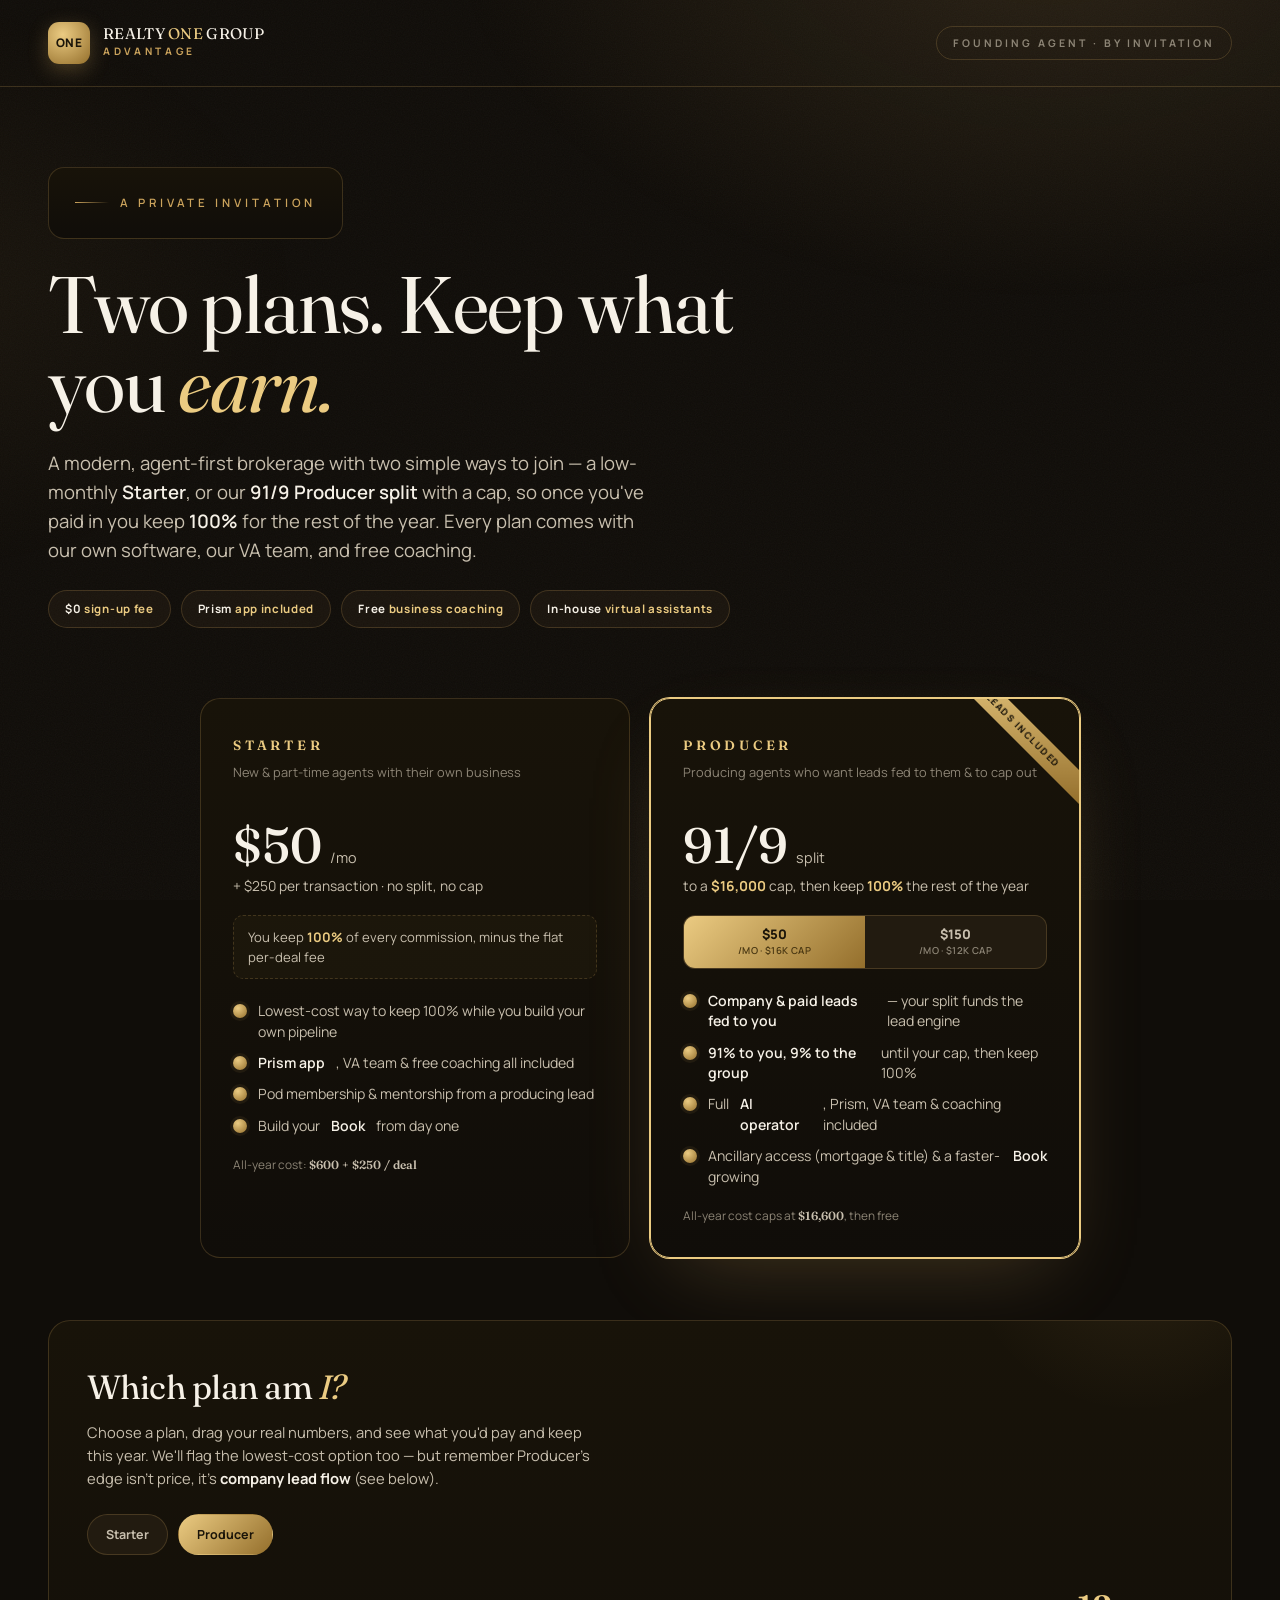
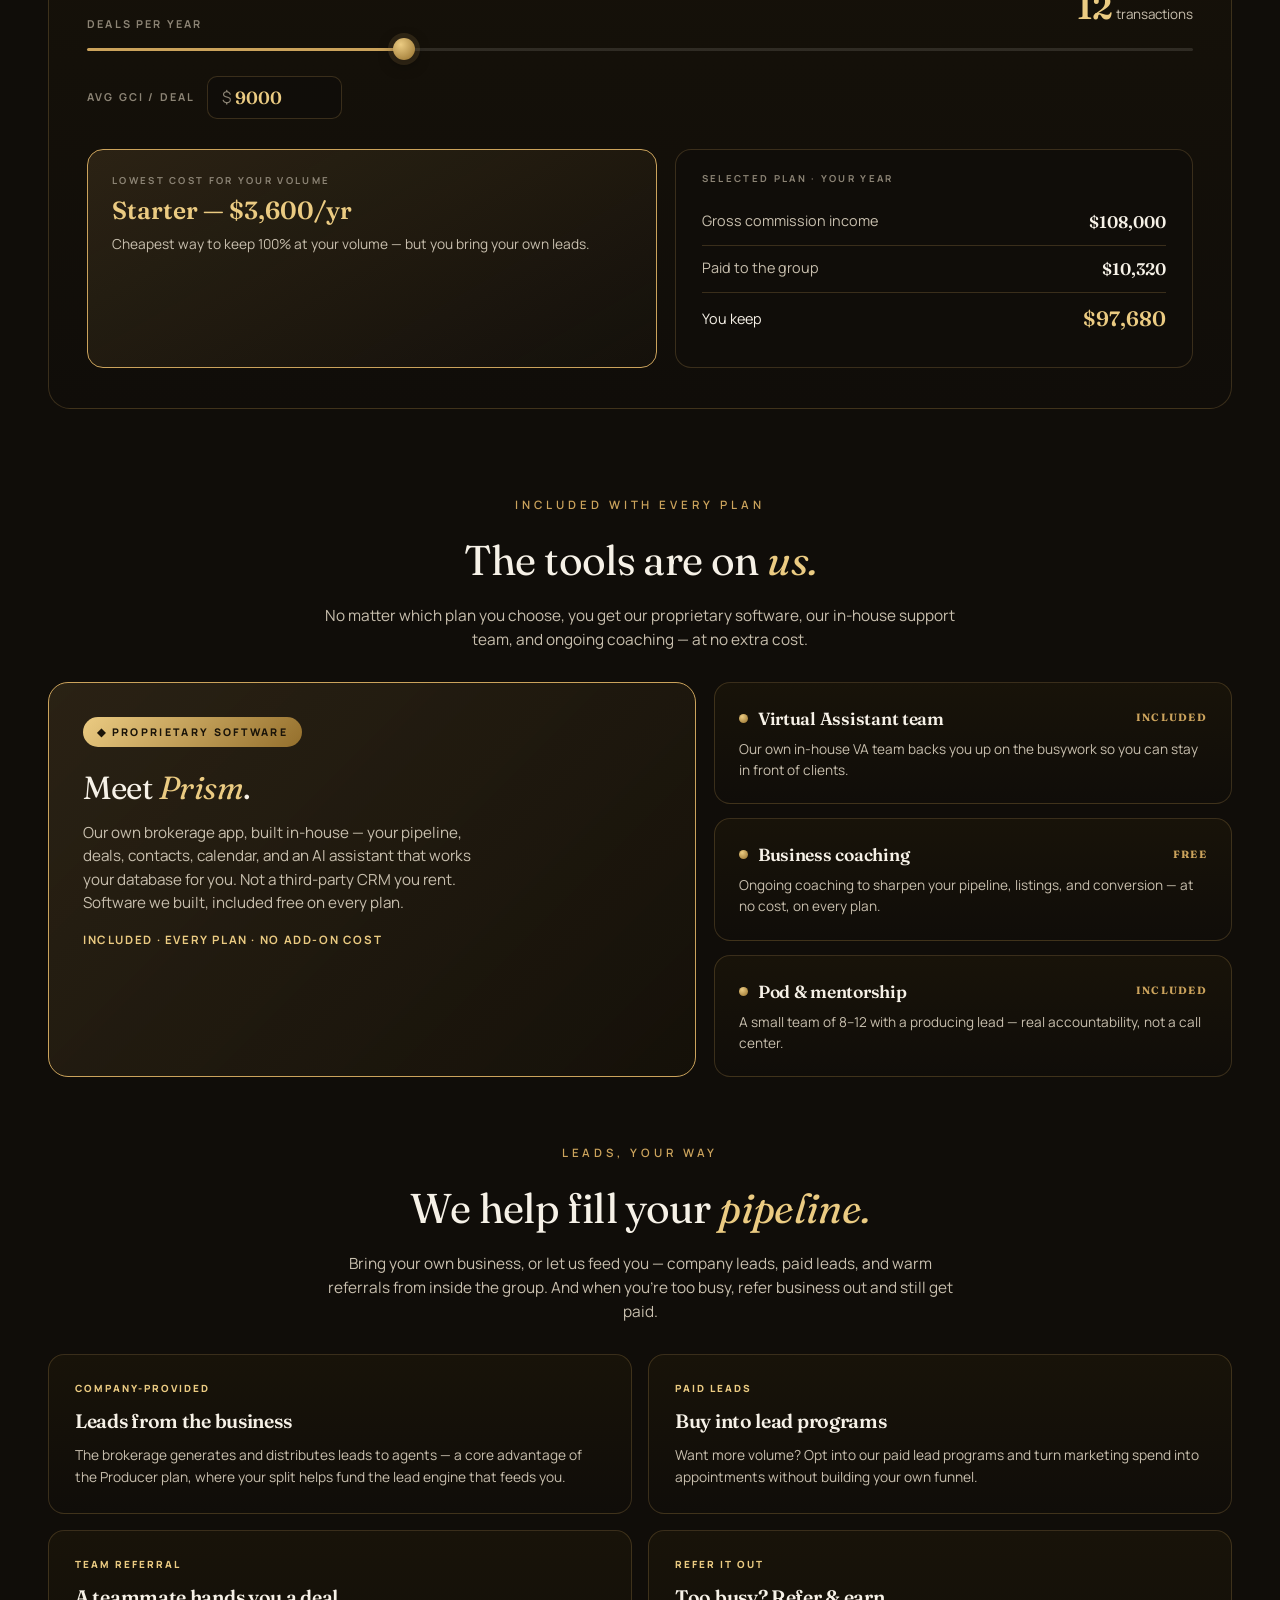
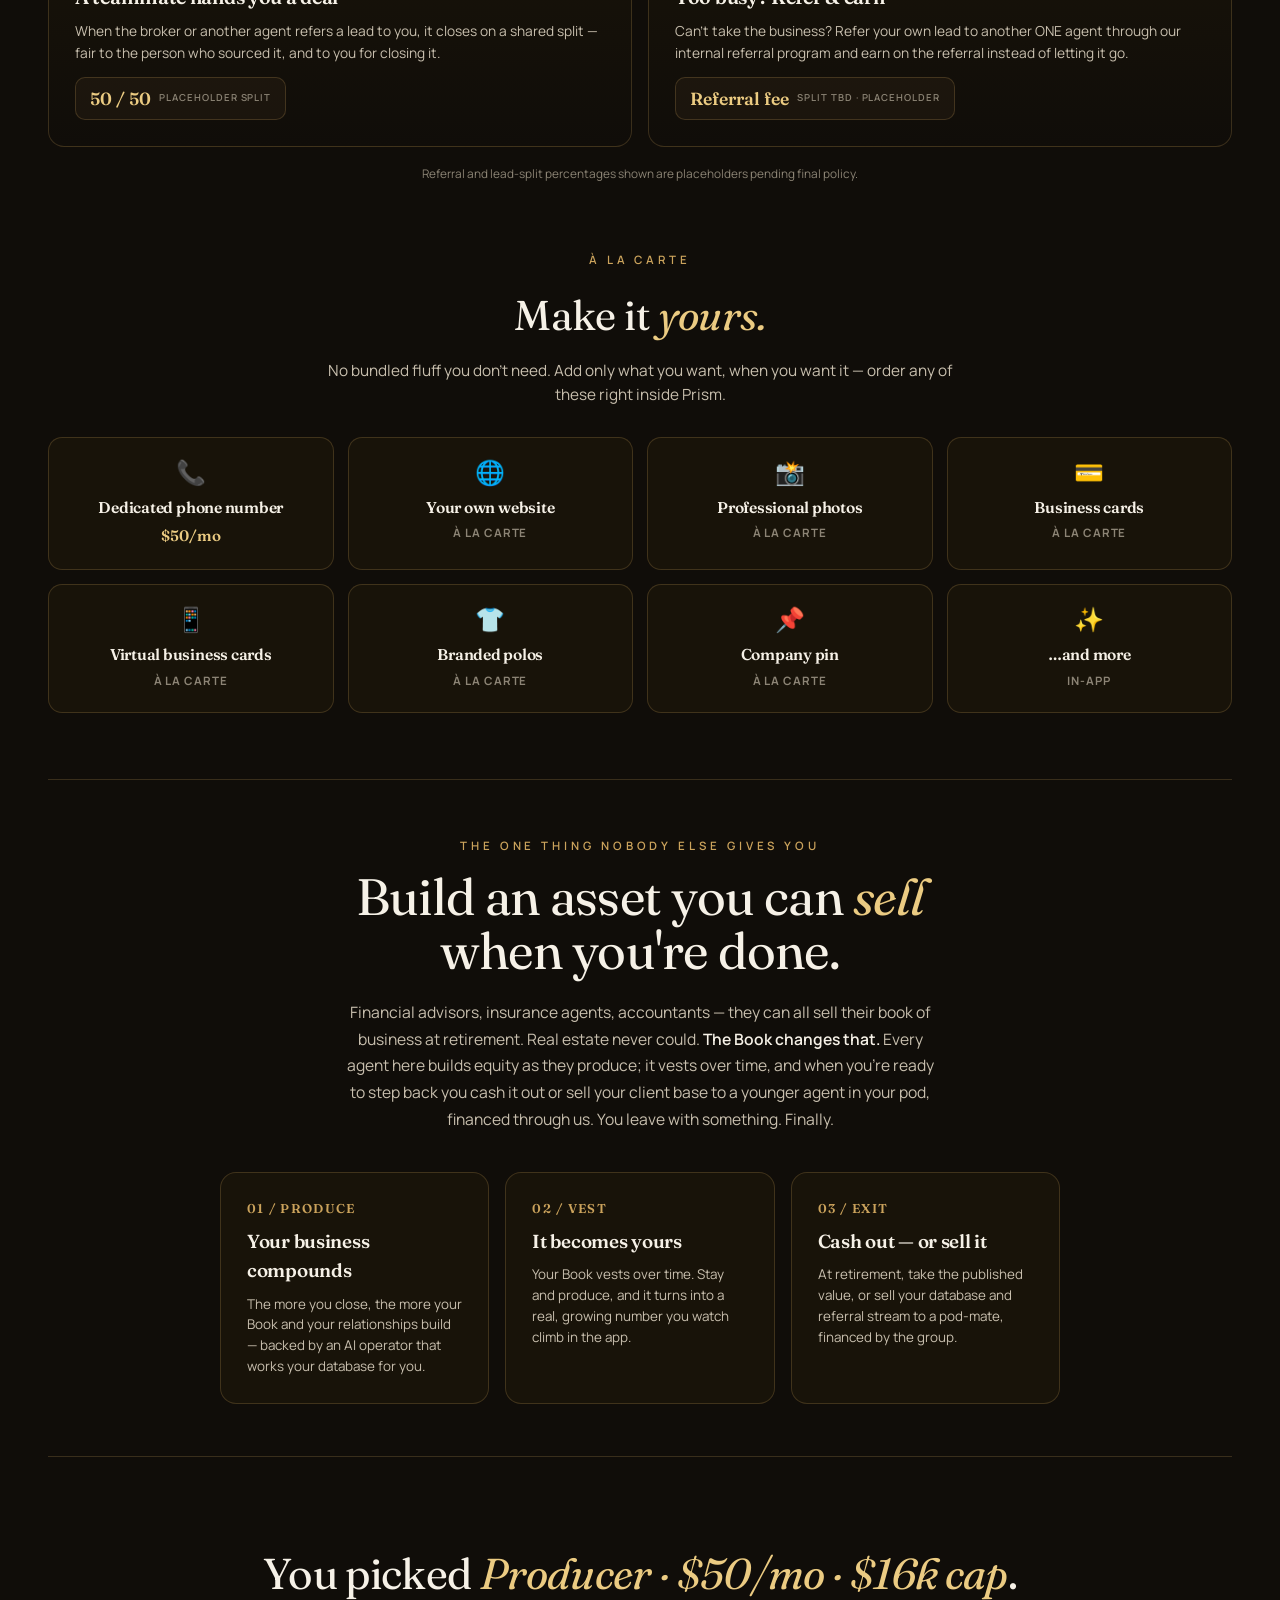
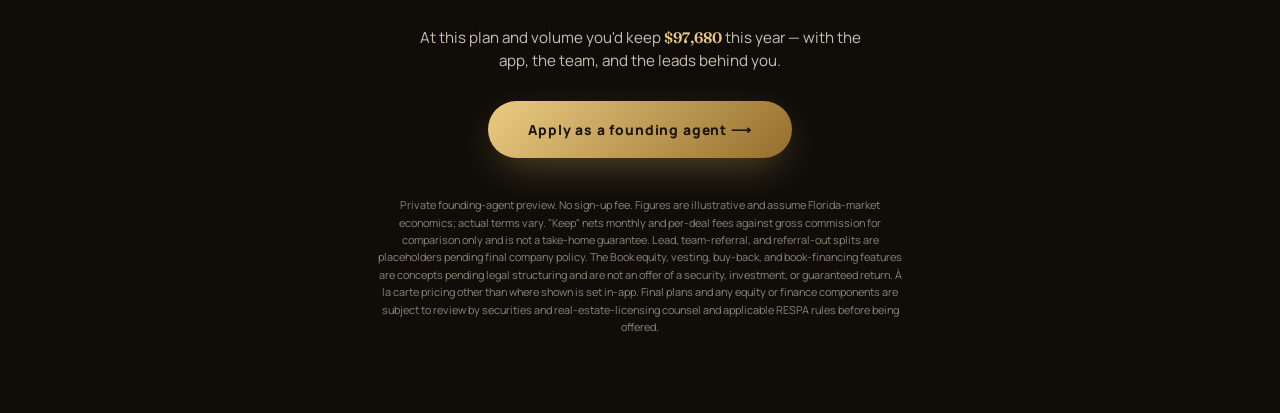
==== commit 16673683: "Founding page: refine plans (Producer=leads), add Prism/included, leads, a la carte, no signup fee" ====
--- a/founding/index.html
+++ b/founding/index.html
@@ -28,6 +28,9 @@
   h1,h2,h3,h4,.serif{font-family:'Fraunces',serif;font-weight:400;letter-spacing:-0.015em}
   .it{font-style:italic;color:var(--gold-bright)}
   .eyebrow{font-size:.72rem;letter-spacing:.34em;text-transform:uppercase;color:var(--gold);font-weight:600}
+  .sec-head{text-align:center;max-width:640px;margin:0 auto}
+  .sec-head h2{font-size:clamp(1.8rem,3.6vw,2.6rem);margin-top:12px}
+  .sec-head p{color:var(--paper-dim);font-size:.96rem;margin-top:12px}
 
   nav{padding:22px 0;border-bottom:1px solid var(--line);position:relative;z-index:3}
   nav .wrap{display:flex;align-items:center;justify-content:space-between}
@@ -40,21 +43,23 @@
   .brand .word .sub{font-size:.64rem;letter-spacing:.36em;text-transform:uppercase;color:var(--gold);font-weight:700;margin-top:2px}
   .nav-tag{font-size:.66rem;letter-spacing:.28em;text-transform:uppercase;color:var(--muted);font-weight:700;border:1px solid var(--line);padding:8px 16px;border-radius:50px}
 
-  header.hero{padding:84px 0 46px;position:relative}
+  header.hero{padding:80px 0 40px;position:relative}
   .eyebrow.lead{display:inline-flex;align-items:center;gap:11px;margin-bottom:26px;opacity:0;animation:rise .9s .1s forwards}
   .eyebrow.lead::before{content:"";width:34px;height:1px;background:linear-gradient(90deg,var(--gold),transparent)}
   h1{font-size:clamp(2.6rem,6.4vw,5rem);line-height:.99;max-width:15ch;opacity:0;animation:rise 1s .22s forwards}
   .lede{margin-top:26px;max-width:56ch;font-size:clamp(1rem,1.7vw,1.16rem);color:var(--paper-dim);opacity:0;animation:rise 1s .36s forwards}
   .lede b{color:var(--paper);font-weight:600}
-
-  .plans{display:grid;grid-template-columns:repeat(2,1fr);gap:20px;padding:34px 0 8px;max-width:880px;margin:0 auto}
+  .chips{margin-top:26px;display:flex;gap:10px;flex-wrap:wrap;opacity:0;animation:rise 1s .5s forwards}
+  .chip{font-size:.72rem;font-weight:700;letter-spacing:.06em;color:var(--gold-bright);border:1px solid var(--line);background:rgba(203,163,92,.05);padding:9px 16px;border-radius:50px}
+  .chip b{color:var(--paper)}
+
+  .plans{display:grid;grid-template-columns:repeat(2,1fr);gap:20px;padding:30px 0 8px;max-width:880px;margin:0 auto}
   @media(max-width:780px){.plans{grid-template-columns:1fr;max-width:460px}}
-  .plan{position:relative;background:linear-gradient(180deg,var(--ink-2),var(--ink));border:1px solid var(--line);border-radius:20px;padding:36px 32px 32px;overflow:hidden;
+  .plan{position:relative;background:linear-gradient(180deg,var(--ink-2),var(--ink));border:1px solid var(--line);border-radius:20px;padding:36px 32px 32px;overflow:hidden;cursor:pointer;
     opacity:0;transform:translateY(24px);transition:transform .4s cubic-bezier(.2,.8,.2,1),border-color .4s,box-shadow .4s}
   .plan.in{opacity:1;transform:translateY(0)}
   .plan:hover{transform:translateY(-6px);border-color:var(--gold);box-shadow:0 30px 70px -30px rgba(0,0,0,.8)}
   .plan.flag{border-color:var(--gold-bright);box-shadow:0 0 0 1px var(--gold-bright),0 30px 80px -30px rgba(203,163,92,.3)}
-  .plan{cursor:pointer}
   .ribbon{position:absolute;top:20px;right:-36px;transform:rotate(45deg);background:linear-gradient(135deg,var(--gold-bright),var(--gold-deep));color:#1a1409;font-size:.58rem;font-weight:800;letter-spacing:.16em;text-transform:uppercase;padding:5px 42px}
   .p-name{font-family:'Fraunces';font-size:.84rem;font-weight:600;letter-spacing:.28em;text-transform:uppercase;color:var(--gold-bright)}
   .p-for{font-size:.8rem;color:var(--muted);margin-top:7px;min-height:38px}
@@ -66,7 +71,7 @@
   .p-keep{margin-top:18px;padding:11px 14px;border:1px dashed var(--line);border-radius:10px;font-size:.82rem;color:var(--paper-dim);background:rgba(203,163,92,.04)}
   .p-keep b{color:var(--gold-bright);font-weight:700}
   .seg{margin-top:18px;display:flex;border:1px solid var(--line);border-radius:12px;overflow:hidden;background:var(--ink-3)}
-  .seg button{flex:1;font-family:'Manrope';font-size:.82rem;font-weight:800;letter-spacing:.01em;color:var(--paper-dim);background:transparent;border:none;padding:11px 8px;cursor:pointer;transition:.25s;line-height:1.2}
+  .seg button{flex:1;font-family:'Manrope';font-size:.82rem;font-weight:800;color:var(--paper-dim);background:transparent;border:none;padding:11px 8px;cursor:pointer;transition:.25s;line-height:1.2}
   .seg button small{display:block;font-size:.6rem;color:var(--muted);font-weight:600;margin-top:3px;letter-spacing:.04em}
   .seg button.on{background:linear-gradient(135deg,var(--gold-bright),var(--gold-deep));color:#1a1409}
   .seg button.on small{color:#4a3813}
@@ -74,15 +79,16 @@
   .feats li{font-size:.88rem;color:var(--paper-dim);line-height:1.45;display:flex;gap:11px;align-items:flex-start}
   .feats li::before{content:"";flex-shrink:0;width:14px;height:14px;margin-top:3px;border-radius:50%;background:radial-gradient(circle at 35% 30%,var(--gold-bright),var(--gold-deep));box-shadow:0 0 0 3px rgba(203,163,92,.08)}
   .feats li b{color:var(--paper);font-weight:600}
-  .maxline{margin-top:20px;font-size:.74rem;color:var(--muted);letter-spacing:.02em}
+  .maxline{margin-top:20px;font-size:.74rem;color:var(--muted)}
   .maxline b{color:var(--paper-dim);font-family:'Fraunces';font-weight:600}
 
-  .calc{margin:56px 0 28px;background:linear-gradient(180deg,var(--ink-2),var(--ink));border:1px solid var(--line);border-radius:22px;padding:40px 38px;position:relative;overflow:hidden}
+  /* CALC */
+  .calc{margin:54px 0 28px;background:linear-gradient(180deg,var(--ink-2),var(--ink));border:1px solid var(--line);border-radius:22px;padding:40px 38px;position:relative;overflow:hidden}
   .calc::after{content:"";position:absolute;top:-40%;right:-8%;width:380px;height:380px;background:radial-gradient(circle,rgba(203,163,92,.1),transparent 65%);pointer-events:none}
   .calc h2{font-size:clamp(1.6rem,3vw,2.1rem)}
-  .calc p.sub{color:var(--paper-dim);font-size:.92rem;margin-top:8px;max-width:56ch}
+  .calc p.sub{color:var(--paper-dim);font-size:.92rem;margin-top:8px;max-width:58ch}
   .pick-row{margin-top:24px;display:flex;gap:10px;flex-wrap:wrap}
-  .pick-row button{font-family:'Manrope';font-size:.78rem;font-weight:700;letter-spacing:.02em;color:var(--paper-dim);background:var(--ink-3);border:1px solid var(--line);padding:11px 18px;border-radius:50px;cursor:pointer;transition:.25s}
+  .pick-row button{font-family:'Manrope';font-size:.78rem;font-weight:700;color:var(--paper-dim);background:var(--ink-3);border:1px solid var(--line);padding:11px 18px;border-radius:50px;cursor:pointer;transition:.25s}
   .pick-row button.on{background:linear-gradient(135deg,var(--gold-bright),var(--gold-deep));color:#1a1409;border-color:transparent}
   .slider-top{display:flex;justify-content:space-between;align-items:flex-end;margin-top:26px}
   .slider-top .k{font-size:.68rem;letter-spacing:.2em;text-transform:uppercase;color:var(--muted);font-weight:700}
@@ -111,7 +117,46 @@
   .brow.hl .lbl{color:var(--paper)}
   .brow.hl .num{color:var(--gold-bright);font-size:1.3rem}
 
-  .book{margin:60px 0 28px;text-align:center;padding:52px 30px;border-top:1px solid var(--line);border-bottom:1px solid var(--line)}
+  /* INCLUDED + PRISM */
+  .section{padding:54px 0 8px}
+  .prism{margin-top:30px;display:grid;grid-template-columns:1.25fr 1fr;gap:18px;align-items:stretch}
+  @media(max-width:820px){.prism{grid-template-columns:1fr}}
+  .prism-card{position:relative;background:linear-gradient(135deg,rgba(203,163,92,.14),rgba(24,19,9,.6));border:1px solid var(--gold);border-radius:20px;padding:34px;overflow:hidden}
+  .prism-card .badge-app{display:inline-flex;align-items:center;gap:9px;font-size:.66rem;letter-spacing:.22em;text-transform:uppercase;color:#1a1409;font-weight:800;background:linear-gradient(135deg,var(--gold-bright),var(--gold-deep));padding:7px 14px;border-radius:50px}
+  .prism-card h3{font-size:2rem;margin:16px 0 8px}
+  .prism-card p{color:var(--paper-dim);font-size:.95rem;max-width:46ch}
+  .prism-card .incl{margin-top:16px;font-size:.72rem;letter-spacing:.14em;text-transform:uppercase;color:var(--gold-bright);font-weight:700}
+  .incl-stack{display:grid;gap:14px}
+  .incl-item{background:linear-gradient(180deg,var(--ink-2),var(--ink));border:1px solid var(--line);border-radius:16px;padding:22px 24px}
+  .incl-item h4{font-size:1.1rem;font-weight:600;display:flex;align-items:center;gap:10px}
+  .incl-item h4 .dot{width:9px;height:9px;border-radius:50%;background:radial-gradient(circle at 35% 30%,var(--gold-bright),var(--gold-deep))}
+  .incl-item p{color:var(--paper-dim);font-size:.85rem;margin-top:7px}
+  .incl-item .free{font-size:.66rem;letter-spacing:.12em;text-transform:uppercase;color:var(--gold);font-weight:700;margin-left:auto}
+
+  /* LEADS */
+  .leads-grid{margin-top:30px;display:grid;grid-template-columns:repeat(2,1fr);gap:16px}
+  @media(max-width:760px){.leads-grid{grid-template-columns:1fr}}
+  .lead{background:linear-gradient(180deg,var(--ink-2),var(--ink));border:1px solid var(--line);border-radius:16px;padding:26px 26px;transition:border-color .3s,transform .3s}
+  .lead:hover{border-color:var(--gold);transform:translateY(-4px)}
+  .lead .tag{font-size:.62rem;letter-spacing:.2em;text-transform:uppercase;font-weight:800;color:var(--gold-bright)}
+  .lead h4{font-size:1.22rem;font-weight:600;margin:10px 0 8px}
+  .lead p{color:var(--paper-dim);font-size:.86rem;line-height:1.55}
+  .lead .split{margin-top:14px;display:inline-flex;align-items:center;gap:8px;font-family:'Fraunces';font-weight:600;color:var(--gold-bright);font-size:1.1rem;border:1px solid var(--line);padding:7px 14px;border-radius:10px;background:rgba(203,163,92,.05)}
+  .lead .split small{font-family:'Manrope';font-weight:600;color:var(--muted);font-size:.6rem;letter-spacing:.1em;text-transform:uppercase}
+  .placeholder-note{text-align:center;margin-top:18px;font-size:.74rem;color:var(--muted)}
+
+  /* À LA CARTE */
+  .alc-grid{margin-top:30px;display:grid;grid-template-columns:repeat(4,1fr);gap:14px}
+  @media(max-width:900px){.alc-grid{grid-template-columns:repeat(2,1fr)}}
+  @media(max-width:480px){.alc-grid{grid-template-columns:1fr}}
+  .alc{background:var(--ink-2);border:1px solid var(--line);border-radius:14px;padding:22px 20px;transition:border-color .3s,transform .3s;text-align:center}
+  .alc:hover{border-color:var(--gold);transform:translateY(-4px)}
+  .alc .ico{font-size:1.5rem;line-height:1}
+  .alc h4{font-size:.98rem;font-weight:600;margin:12px 0 4px}
+  .alc .price{font-family:'Fraunces';font-size:.95rem;color:var(--gold-bright);font-weight:600}
+  .alc .price.alacarte{color:var(--muted);font-family:'Manrope';font-size:.72rem;font-weight:700;letter-spacing:.08em;text-transform:uppercase}
+
+  .book{margin:58px 0 28px;text-align:center;padding:52px 30px;border-top:1px solid var(--line);border-bottom:1px solid var(--line)}
   .book h2{font-size:clamp(2rem,4.4vw,3.2rem);line-height:1.04;max-width:19ch;margin:14px auto 0}
   .book p{max-width:60ch;margin:22px auto 0;color:var(--paper-dim);font-size:.98rem;line-height:1.7}
   .book p b{color:var(--paper);font-weight:600}
@@ -120,7 +165,7 @@
   .step{background:var(--ink-2);border:1px solid var(--line);border-radius:16px;padding:26px}
   .step .n{font-family:'Fraunces';font-size:.8rem;color:var(--gold);font-weight:600;letter-spacing:.1em}
   .step h4{font-size:1.18rem;font-weight:600;margin:8px 0}
-  .step p{margin:0;font-size:.84rem;color:var(--paper-dim);line-height:1.55;text-align:left}
+  .step p{margin:0;font-size:.84rem;color:var(--paper-dim);line-height:1.55}
 
   .foot{padding:56px 0 78px;text-align:center}
   .foot h3{font-size:clamp(1.7rem,3.6vw,2.7rem)}
@@ -128,7 +173,7 @@
   .foot .summary b{color:var(--gold-bright);font-family:'Fraunces';font-weight:600}
   .cta{display:inline-flex;align-items:center;gap:12px;font-family:'Manrope';font-size:.86rem;font-weight:800;letter-spacing:.06em;color:#1a1409;padding:18px 40px;border-radius:50px;cursor:pointer;border:none;background:linear-gradient(135deg,var(--gold-bright),var(--gold-deep));transition:.3s;box-shadow:0 14px 40px -12px rgba(203,163,92,.5);text-decoration:none}
   .cta:hover{transform:translateY(-3px);box-shadow:0 20px 50px -12px rgba(203,163,92,.6)}
-  .disclaimer{margin-top:38px;font-size:.68rem;color:var(--muted);max-width:74ch;margin-left:auto;margin-right:auto;line-height:1.6}
+  .disclaimer{margin-top:38px;font-size:.68rem;color:var(--muted);max-width:76ch;margin-left:auto;margin-right:auto;line-height:1.6}
   @keyframes rise{from{opacity:0;transform:translateY(22px)}to{opacity:1;transform:translateY(0)}}
 </style>
 </head>
@@ -148,14 +193,20 @@
   <header class="hero">
     <span class="eyebrow lead">A private invitation</span>
     <h1>Two plans. Keep what you <span class="it">earn.</span></h1>
-    <p class="lede">A modern, agent-first brokerage with two simple ways to join — a low-monthly <b>Starter</b>, or our <b>91/9 Producer split</b> with a cap, so once you've paid in you keep <b>100%</b> for the rest of the year. Pick the one that fits how you work.</p>
+    <p class="lede">A modern, agent-first brokerage with two simple ways to join — a low-monthly <b>Starter</b>, or our <b>91/9 Producer split</b> with a cap, so once you've paid in you keep <b>100%</b> for the rest of the year. Every plan comes with our own software, our VA team, and free coaching.</p>
+    <div class="chips">
+      <span class="chip"><b>$0</b> sign-up fee</span>
+      <span class="chip"><b>Prism</b> app included</span>
+      <span class="chip"><b>Free</b> business coaching</span>
+      <span class="chip"><b>In-house</b> virtual assistants</span>
+    </div>
   </header>
 
   <section class="plans" id="plans"></section>
 
   <section class="calc">
     <h2>Which plan am <span class="it">I?</span></h2>
-    <p class="sub">Choose a plan, drag your real numbers, and see exactly what you'd pay and keep this year. We'll also point out the lowest-cost option for your volume — no negotiation, no games.</p>
+    <p class="sub">Choose a plan, drag your real numbers, and see what you'd pay and keep this year. We'll flag the lowest-cost option too — but remember Producer's edge isn't price, it's <b style="color:var(--paper)">company lead flow</b> (see below).</p>
 
     <div class="pick-row" id="pickRow"></div>
 
@@ -184,6 +235,91 @@
     </div>
   </section>
 
+  <!-- INCLUDED WITH EVERY PLAN -->
+  <section class="section">
+    <div class="sec-head">
+      <span class="eyebrow">Included with every plan</span>
+      <h2>The tools are on <span class="it">us.</span></h2>
+      <p>No matter which plan you choose, you get our proprietary software, our in-house support team, and ongoing coaching — at no extra cost.</p>
+    </div>
+    <div class="prism">
+      <div class="prism-card">
+        <span class="badge-app">◆ Proprietary Software</span>
+        <h3>Meet <span class="it">Prism</span>.</h3>
+        <p>Our own brokerage app, built in-house — your pipeline, deals, contacts, calendar, and an AI assistant that works your database for you. Not a third-party CRM you rent. Software we built, included free on every plan.</p>
+        <div class="incl">Included · every plan · no add-on cost</div>
+      </div>
+      <div class="incl-stack">
+        <div class="incl-item">
+          <h4><span class="dot"></span> Virtual Assistant team <span class="free">Included</span></h4>
+          <p>Our own in-house VA team backs you up on the busywork so you can stay in front of clients.</p>
+        </div>
+        <div class="incl-item">
+          <h4><span class="dot"></span> Business coaching <span class="free">Free</span></h4>
+          <p>Ongoing coaching to sharpen your pipeline, listings, and conversion — at no cost, on every plan.</p>
+        </div>
+        <div class="incl-item">
+          <h4><span class="dot"></span> Pod &amp; mentorship <span class="free">Included</span></h4>
+          <p>A small team of 8–12 with a producing lead — real accountability, not a call center.</p>
+        </div>
+      </div>
+    </div>
+  </section>
+
+  <!-- LEADS -->
+  <section class="section">
+    <div class="sec-head">
+      <span class="eyebrow">Leads, your way</span>
+      <h2>We help fill your <span class="it">pipeline.</span></h2>
+      <p>Bring your own business, or let us feed you — company leads, paid leads, and warm referrals from inside the group. And when you're too busy, refer business out and still get paid.</p>
+    </div>
+    <div class="leads-grid">
+      <div class="lead">
+        <div class="tag">Company-provided</div>
+        <h4>Leads from the business</h4>
+        <p>The brokerage generates and distributes leads to agents — a core advantage of the Producer plan, where your split helps fund the lead engine that feeds you.</p>
+      </div>
+      <div class="lead">
+        <div class="tag">Paid leads</div>
+        <h4>Buy into lead programs</h4>
+        <p>Want more volume? Opt into our paid lead programs and turn marketing spend into appointments without building your own funnel.</p>
+      </div>
+      <div class="lead">
+        <div class="tag">Team referral</div>
+        <h4>A teammate hands you a deal</h4>
+        <p>When the broker or another agent refers a lead to you, it closes on a shared split — fair to the person who sourced it, and to you for closing it.</p>
+        <div class="split">50 / 50 <small>Placeholder split</small></div>
+      </div>
+      <div class="lead">
+        <div class="tag">Refer it out</div>
+        <h4>Too busy? Refer &amp; earn</h4>
+        <p>Can't take the business? Refer your own lead to another ONE agent through our internal referral program and earn on the referral instead of letting it go.</p>
+        <div class="split">Referral fee <small>Split TBD · placeholder</small></div>
+      </div>
+    </div>
+    <p class="placeholder-note">Referral and lead-split percentages shown are placeholders pending final policy.</p>
+  </section>
+
+  <!-- À LA CARTE -->
+  <section class="section">
+    <div class="sec-head">
+      <span class="eyebrow">À la carte</span>
+      <h2>Make it <span class="it">yours.</span></h2>
+      <p>No bundled fluff you don't need. Add only what you want, when you want it — order any of these right inside Prism.</p>
+    </div>
+    <div class="alc-grid">
+      <div class="alc"><div class="ico">📞</div><h4>Dedicated phone number</h4><div class="price">$50/mo</div></div>
+      <div class="alc"><div class="ico">🌐</div><h4>Your own website</h4><div class="price alacarte">À la carte</div></div>
+      <div class="alc"><div class="ico">📸</div><h4>Professional photos</h4><div class="price alacarte">À la carte</div></div>
+      <div class="alc"><div class="ico">💳</div><h4>Business cards</h4><div class="price alacarte">À la carte</div></div>
+      <div class="alc"><div class="ico">📱</div><h4>Virtual business cards</h4><div class="price alacarte">À la carte</div></div>
+      <div class="alc"><div class="ico">👕</div><h4>Branded polos</h4><div class="price alacarte">À la carte</div></div>
+      <div class="alc"><div class="ico">📌</div><h4>Company pin</h4><div class="price alacarte">À la carte</div></div>
+      <div class="alc"><div class="ico">✨</div><h4>…and more</h4><div class="price alacarte">In-app</div></div>
+    </div>
+  </section>
+
+  <!-- THE BOOK -->
   <section class="book">
     <span class="eyebrow">The one thing nobody else gives you</span>
     <h2>Build an asset you can <span class="it">sell</span> when you're done.</h2>
@@ -197,9 +333,9 @@
 
   <section class="foot">
     <h3>You picked <span class="it" id="footTier">Producer</span>.</h3>
-    <p class="summary">At this plan and volume you'd keep <b id="footKeep">—</b> this year.</p>
+    <p class="summary">At this plan and volume you'd keep <b id="footKeep">—</b> this year — with the app, the team, and the leads behind you.</p>
     <a class="cta" href="../join.html">Apply as a founding agent ⟶</a>
-    <p class="disclaimer">Private founding-agent preview. Figures are illustrative and assume Florida-market economics; actual terms vary. "Keep" nets monthly and per-deal fees against gross commission for comparison only and is not a take-home guarantee. The Book equity, vesting, buy-back, and book-financing features are concepts pending legal structuring and are not an offer of a security, investment, or guaranteed return. Final plans and any equity or finance components are subject to review by securities and real-estate-licensing counsel and applicable RESPA rules before being offered.</p>
+    <p class="disclaimer">Private founding-agent preview. No sign-up fee. Figures are illustrative and assume Florida-market economics; actual terms vary. "Keep" nets monthly and per-deal fees against gross commission for comparison only and is not a take-home guarantee. Lead, team-referral, and referral-out splits are placeholders pending final company policy. The Book equity, vesting, buy-back, and book-financing features are concepts pending legal structuring and are not an offer of a security, investment, or guaranteed return. À la carte pricing other than where shown is set in-app. Final plans and any equity or finance components are subject to review by securities and real-estate-licensing counsel and applicable RESPA rules before being offered.</p>
   </section>
 </div>
 
@@ -212,7 +348,6 @@
   let selected = "producer";
   const SPLIT = 0.09;
   const money = n => "$"+Math.round(n).toLocaleString();
-
   const costStarter  = deals => 50*12 + 250*deals;
   const costProducer = (deals,gci,v) => VAR[v].monthly*12 + Math.min(SPLIT*deals*gci, VAR[v].cap);
 
@@ -222,23 +357,23 @@
     el.innerHTML = `
       <div class="plan ${selected==='starter'?'flag':''}" data-plan="starter">
         <div class="p-name">Starter</div>
-        <div class="p-for">New &amp; part-time agents getting going</div>
+        <div class="p-for">New &amp; part-time agents with their own business</div>
         <div class="p-price"><span class="big">$50</span><span class="per">/mo</span></div>
         <div class="p-sub">+ $250 per transaction · no split, no cap</div>
         <div class="p-keep">You keep <b>100%</b> of every commission, minus the flat per-deal fee</div>
         <ul class="feats">
-          <li><b>AI operator</b> in assist mode — drafts follow-ups &amp; preps appointments</li>
+          <li>Lowest-cost way to keep 100% while you build your own pipeline</li>
+          <li><b>Prism app</b>, VA team &amp; free coaching all included</li>
           <li>Pod membership &amp; mentorship from a producing lead</li>
-          <li>Full transaction &amp; compliance support</li>
-          <li>You build a <b>Book</b> from day one</li>
+          <li>Build your <b>Book</b> from day one</li>
         </ul>
         <div class="maxline">All-year cost: <b>$600 + $250 / deal</b></div>
       </div>
 
       <div class="plan ${selected==='producer'?'flag':''}" data-plan="producer">
-        <div class="ribbon">Most popular</div>
+        <div class="ribbon">Leads included</div>
         <div class="p-name">Producer</div>
-        <div class="p-for">Producing agents who want to cap &amp; keep 100%</div>
+        <div class="p-for">Producing agents who want leads fed to them &amp; to cap out</div>
         <div class="p-price"><span class="big">91/9</span><span class="per">split</span></div>
         <div class="p-sub">to a <b>${money(conf.cap)}</b> cap, then keep <b>100%</b> the rest of the year</div>
         <div class="seg" id="seg">
@@ -246,19 +381,16 @@
           <button data-v="fast" class="${producerVar==='fast'?'on':''}">$150<small>/MO · $12K CAP</small></button>
         </div>
         <ul class="feats">
-          <li><b>91% to you, 9% to the group</b> on each deal — until you hit your cap</li>
-          <li>After cap, <b>keep 100%</b> of every commission</li>
-          <li><b>Full AI operator</b> — works your database &amp; surfaces who's about to transact</li>
-          <li>Pod + ancillary access (mortgage &amp; title) &amp; a faster-growing <b>Book</b></li>
+          <li><b>Company &amp; paid leads fed to you</b> — your split funds the lead engine</li>
+          <li><b>91% to you, 9% to the group</b> until your cap, then keep 100%</li>
+          <li>Full <b>AI operator</b>, Prism, VA team &amp; coaching included</li>
+          <li>Ancillary access (mortgage &amp; title) &amp; a faster-growing <b>Book</b></li>
         </ul>
         <div class="maxline">All-year cost caps at <b>${money(conf.monthly*12 + conf.cap)}</b>, then free</div>
       </div>`;
 
     el.querySelectorAll('.plan').forEach(card=>{
-      card.onclick = e=>{
-        if(e.target.closest('.seg')) return;
-        selected = card.dataset.plan; syncPicks(); renderPlans(); calc();
-      };
+      card.onclick = e=>{ if(e.target.closest('.seg')) return; selected=card.dataset.plan; syncPicks(); renderPlans(); calc(); };
     });
     const seg = document.getElementById('seg');
     if(seg) seg.querySelectorAll('button').forEach(b=>{
@@ -279,7 +411,6 @@
     const deals=+dealsEl.value, gci=+gciEl.value||0, total=deals*gci;
     document.getElementById('dealsOut').textContent=deals;
     dealsEl.style.setProperty('--pct',((deals-1)/39*100)+"%");
-
     const paid = selected==='starter' ? costStarter(deals) : costProducer(deals,gci,producerVar);
     const keep = total - paid;
     document.getElementById('bGci').textContent=money(total);
@@ -287,20 +418,15 @@
     document.getElementById('bKeep').textContent=money(keep);
     document.getElementById('footTier').textContent = selected==='starter' ? 'Starter' : ('Producer · '+VAR[producerVar].label);
     document.getElementById('footKeep').textContent=money(keep);
-
     const all=[
-      {name:'Starter', cost:costStarter(deals),
-        why:'A flat per-deal fee with no split is the cheapest way to keep 100% at your volume.'},
-      {name:'Producer · $50/mo · $16k cap', cost:costProducer(deals,gci,'low'),
-        why:'Lower monthly; you ride the 9% split until $16k. Best if you won\u2019t fully cap out.'},
-      {name:'Producer · $150/mo · $12k cap', cost:costProducer(deals,gci,'fast'),
-        why:'Higher monthly but you cap $4k sooner — best once your volume reliably caps you out.'}
+      {name:'Starter', cost:costStarter(deals), why:'Cheapest way to keep 100% at your volume — but you bring your own leads.'},
+      {name:'Producer · $50/mo · $16k cap', cost:costProducer(deals,gci,'low'), why:'Lower monthly; ride the 9% split until $16k. Adds company lead flow.'},
+      {name:'Producer · $150/mo · $12k cap', cost:costProducer(deals,gci,'fast'), why:'Higher monthly but you cap $4k sooner — best once your volume reliably caps you out.'}
     ].sort((a,b)=>a.cost-b.cost);
     document.getElementById('recName').textContent=all[0].name+" — "+money(all[0].cost)+"/yr";
     document.getElementById('recWhy').textContent=all[0].why;
   }
   dealsEl.addEventListener('input',calc); gciEl.addEventListener('input',calc);
-
   syncPicks(); renderPlans(); calc();
 </script>
 </body>
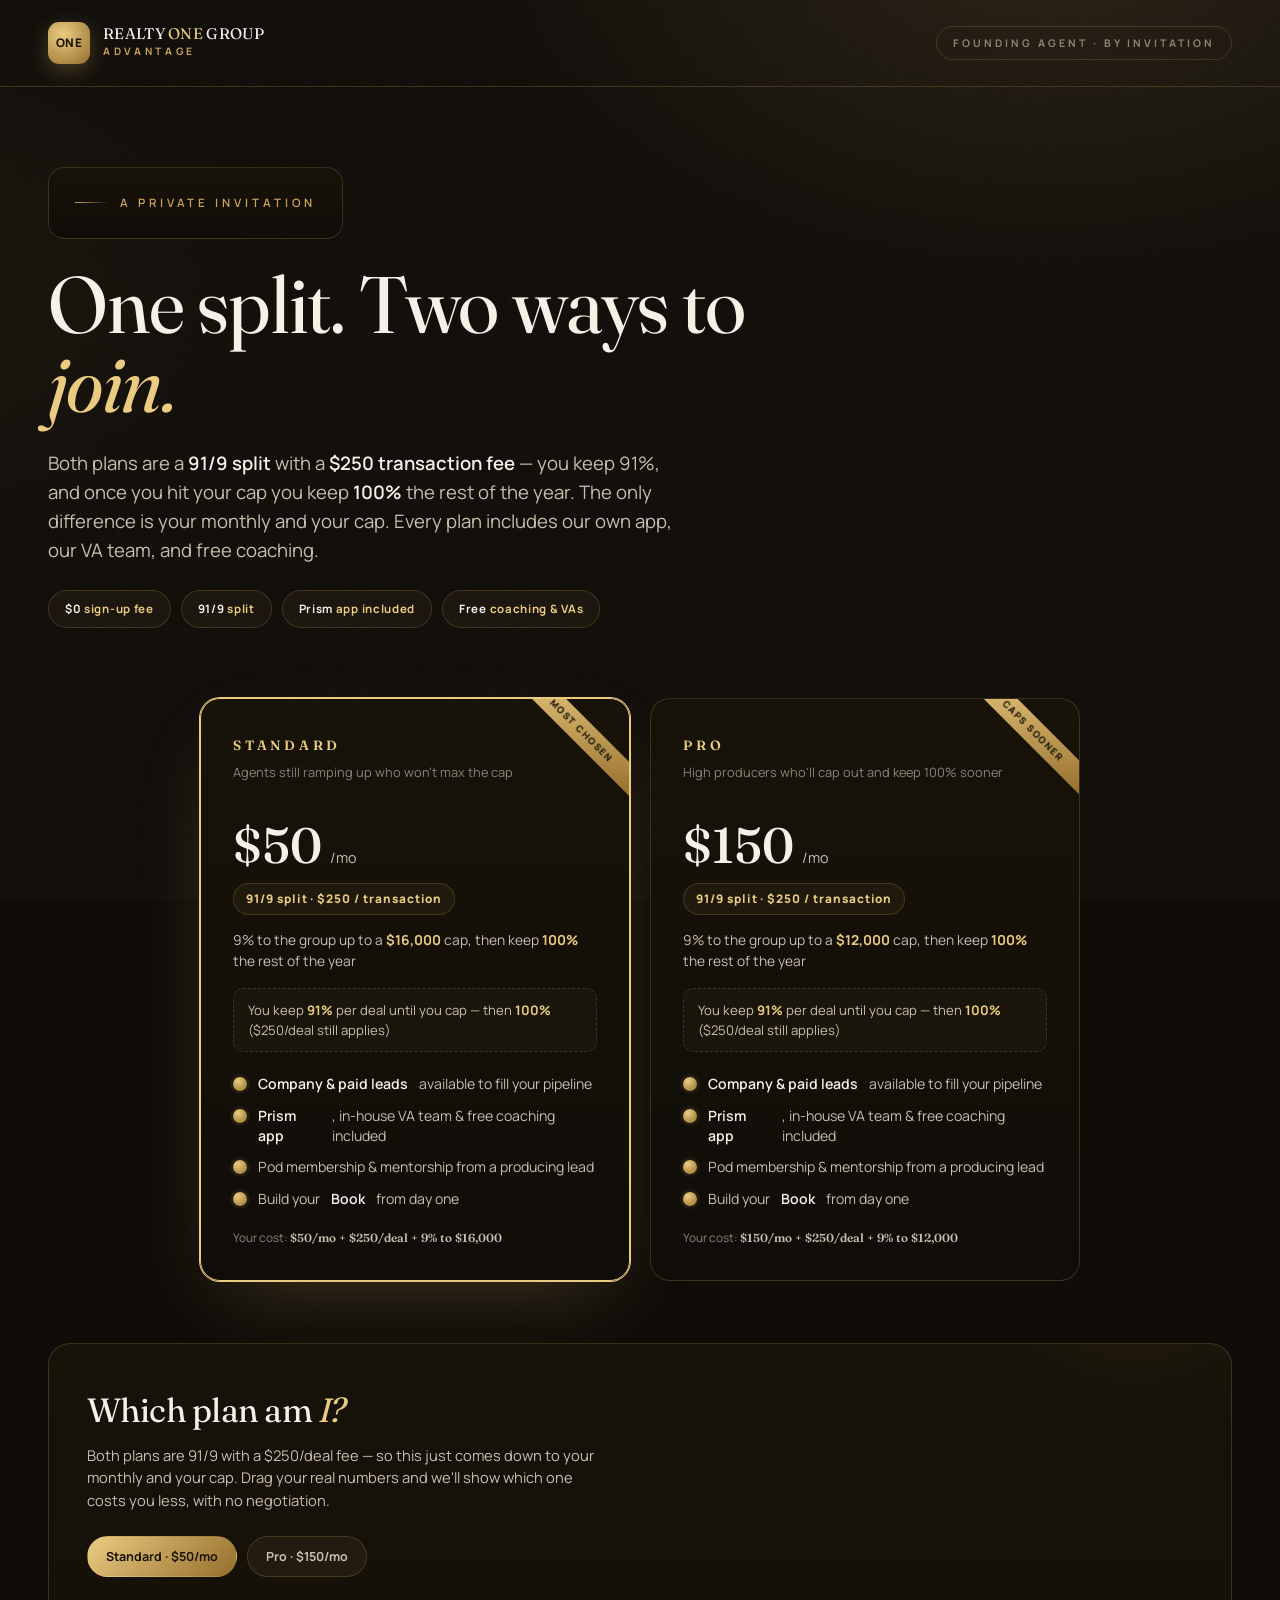
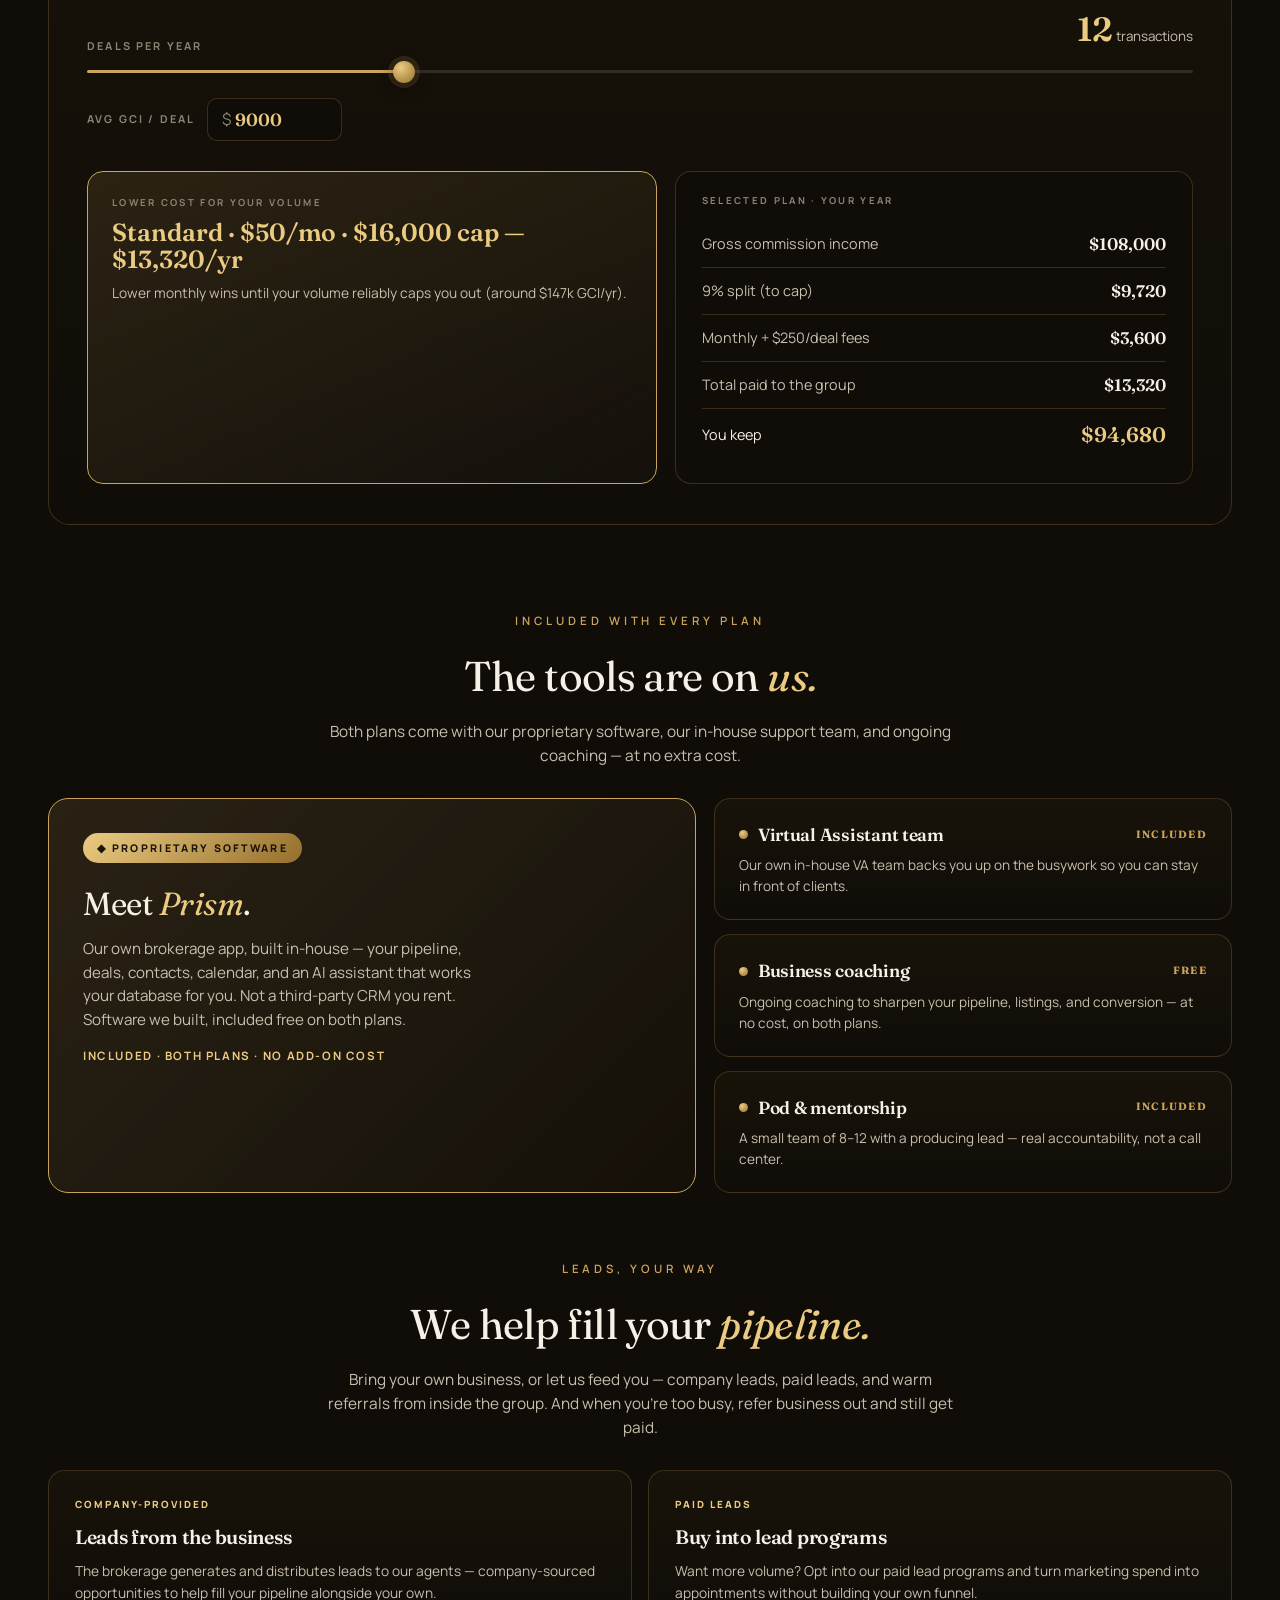
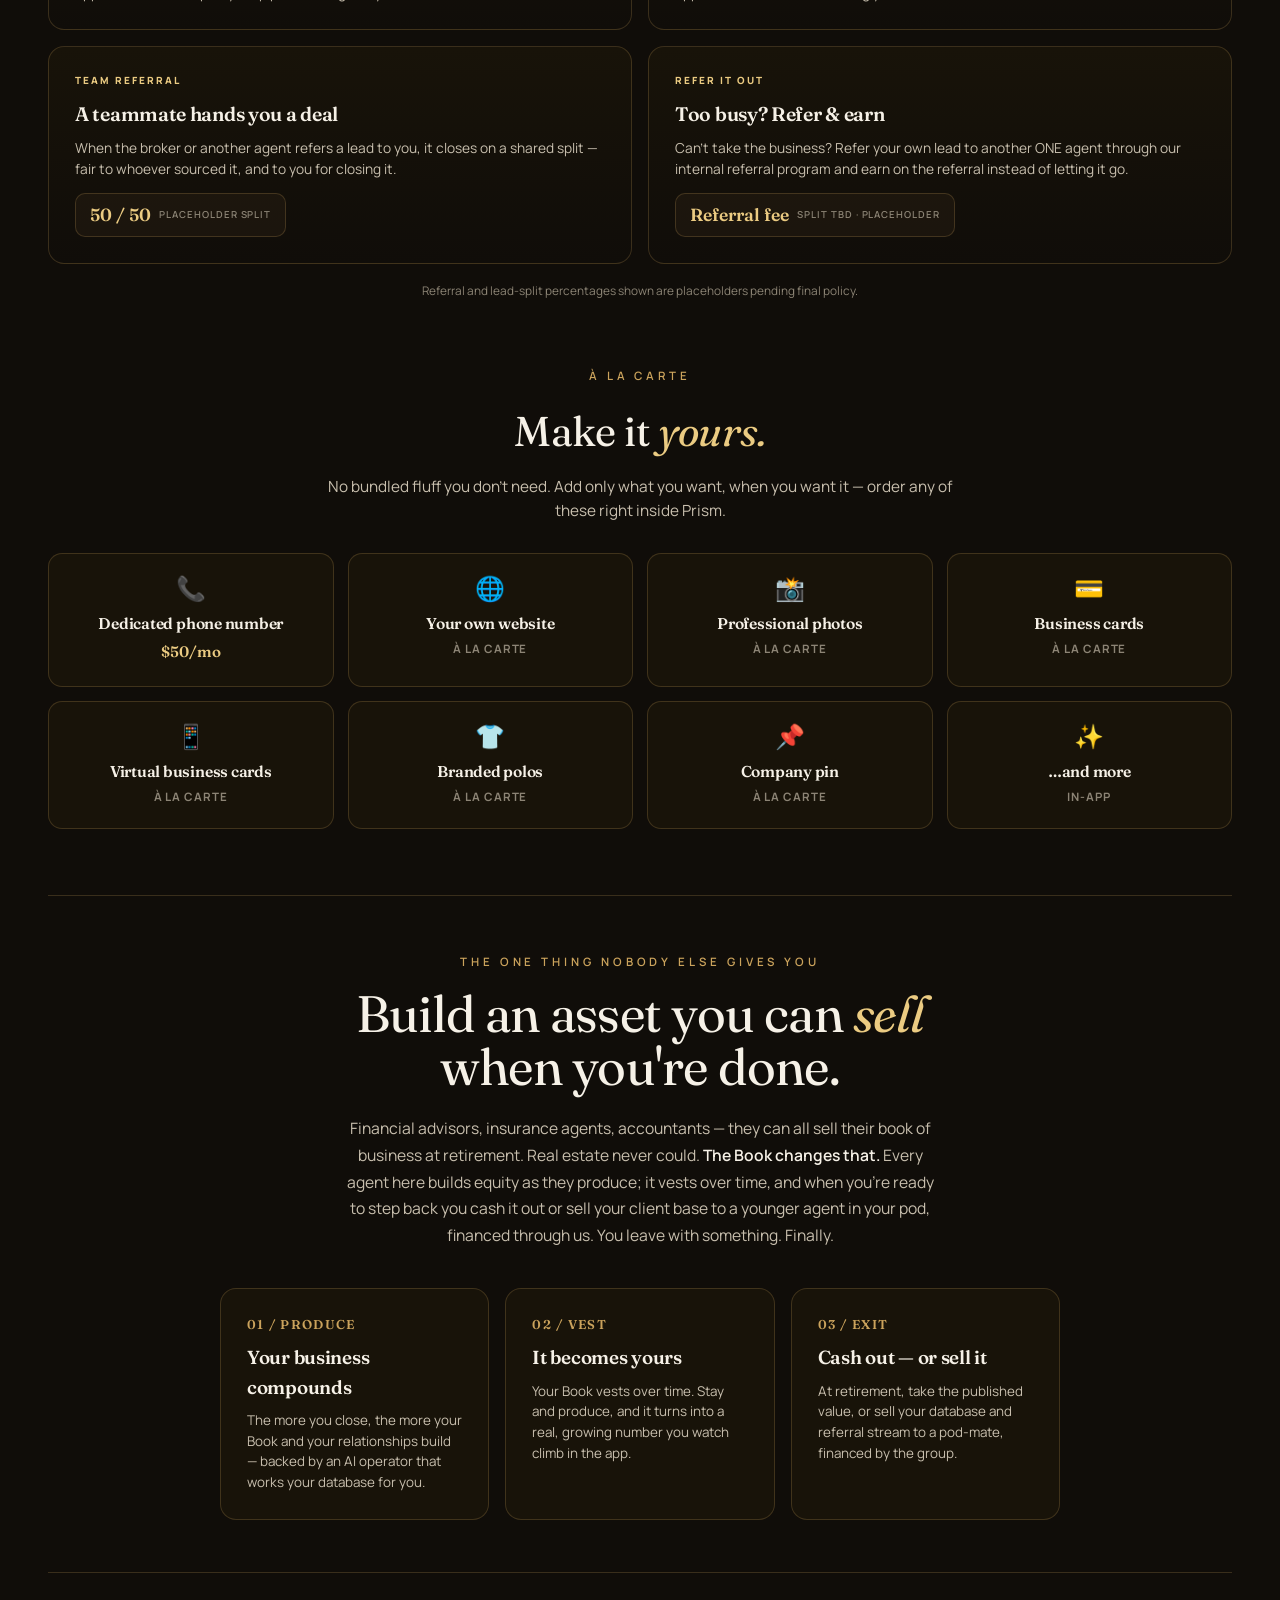
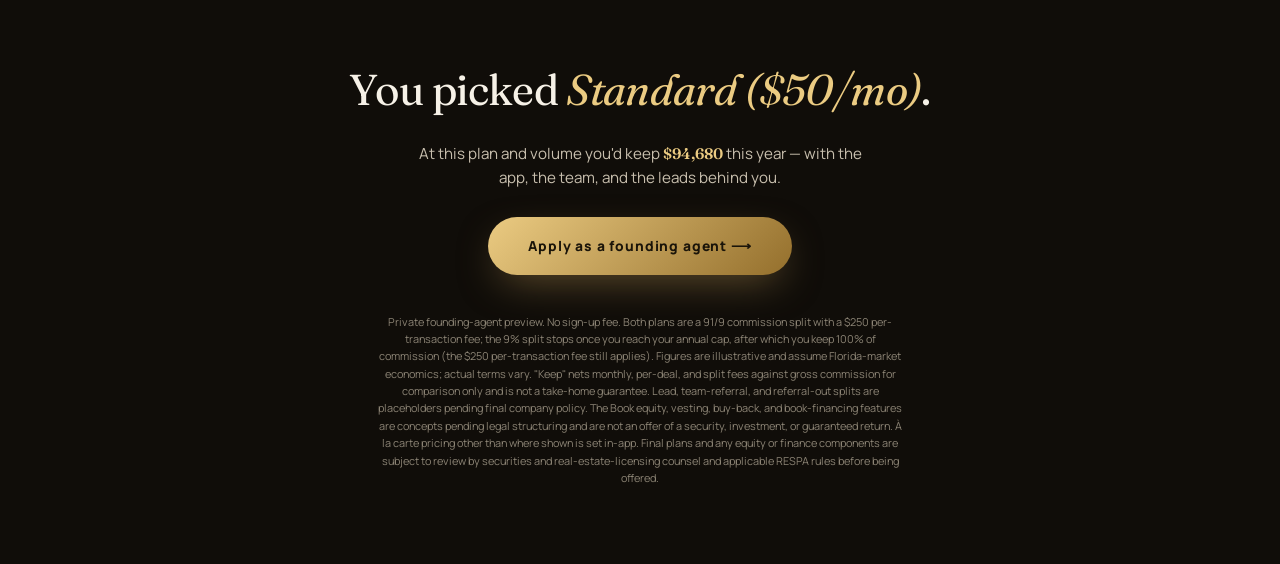
==== commit c847c1f3: "Founding page: two 91/9 programs only (both $250/tx), $50/$16k & $150/$12k; remove Starter" ====
--- a/founding/index.html
+++ b/founding/index.html
@@ -47,7 +47,7 @@
   .eyebrow.lead{display:inline-flex;align-items:center;gap:11px;margin-bottom:26px;opacity:0;animation:rise .9s .1s forwards}
   .eyebrow.lead::before{content:"";width:34px;height:1px;background:linear-gradient(90deg,var(--gold),transparent)}
   h1{font-size:clamp(2.6rem,6.4vw,5rem);line-height:.99;max-width:15ch;opacity:0;animation:rise 1s .22s forwards}
-  .lede{margin-top:26px;max-width:56ch;font-size:clamp(1rem,1.7vw,1.16rem);color:var(--paper-dim);opacity:0;animation:rise 1s .36s forwards}
+  .lede{margin-top:26px;max-width:58ch;font-size:clamp(1rem,1.7vw,1.16rem);color:var(--paper-dim);opacity:0;animation:rise 1s .36s forwards}
   .lede b{color:var(--paper);font-weight:600}
   .chips{margin-top:26px;display:flex;gap:10px;flex-wrap:wrap;opacity:0;animation:rise 1s .5s forwards}
   .chip{font-size:.72rem;font-weight:700;letter-spacing:.06em;color:var(--gold-bright);border:1px solid var(--line);background:rgba(203,163,92,.05);padding:9px 16px;border-radius:50px}
@@ -66,15 +66,11 @@
   .p-price{margin:20px 0 4px;display:flex;align-items:baseline;gap:8px;flex-wrap:wrap}
   .p-price .big{font-family:'Fraunces';font-size:3.1rem;font-weight:500;line-height:1}
   .p-price .per{font-size:.9rem;color:var(--paper-dim)}
-  .p-sub{font-size:.86rem;color:var(--paper-dim);min-height:22px}
+  .p-split{display:inline-block;margin-top:8px;font-size:.74rem;font-weight:800;letter-spacing:.08em;color:var(--gold-bright);border:1px solid var(--line);background:rgba(203,163,92,.06);padding:6px 12px;border-radius:50px}
+  .p-sub{font-size:.86rem;color:var(--paper-dim);margin-top:14px;min-height:22px}
   .p-sub b{color:var(--gold-bright);font-weight:700}
-  .p-keep{margin-top:18px;padding:11px 14px;border:1px dashed var(--line);border-radius:10px;font-size:.82rem;color:var(--paper-dim);background:rgba(203,163,92,.04)}
+  .p-keep{margin-top:16px;padding:11px 14px;border:1px dashed var(--line);border-radius:10px;font-size:.82rem;color:var(--paper-dim);background:rgba(203,163,92,.04)}
   .p-keep b{color:var(--gold-bright);font-weight:700}
-  .seg{margin-top:18px;display:flex;border:1px solid var(--line);border-radius:12px;overflow:hidden;background:var(--ink-3)}
-  .seg button{flex:1;font-family:'Manrope';font-size:.82rem;font-weight:800;color:var(--paper-dim);background:transparent;border:none;padding:11px 8px;cursor:pointer;transition:.25s;line-height:1.2}
-  .seg button small{display:block;font-size:.6rem;color:var(--muted);font-weight:600;margin-top:3px;letter-spacing:.04em}
-  .seg button.on{background:linear-gradient(135deg,var(--gold-bright),var(--gold-deep));color:#1a1409}
-  .seg button.on small{color:#4a3813}
   .feats{list-style:none;margin:22px 0 0;display:flex;flex-direction:column;gap:11px}
   .feats li{font-size:.88rem;color:var(--paper-dim);line-height:1.45;display:flex;gap:11px;align-items:flex-start}
   .feats li::before{content:"";flex-shrink:0;width:14px;height:14px;margin-top:3px;border-radius:50%;background:radial-gradient(circle at 35% 30%,var(--gold-bright),var(--gold-deep));box-shadow:0 0 0 3px rgba(203,163,92,.08)}
@@ -82,7 +78,6 @@
   .maxline{margin-top:20px;font-size:.74rem;color:var(--muted)}
   .maxline b{color:var(--paper-dim);font-family:'Fraunces';font-weight:600}
 
-  /* CALC */
   .calc{margin:54px 0 28px;background:linear-gradient(180deg,var(--ink-2),var(--ink));border:1px solid var(--line);border-radius:22px;padding:40px 38px;position:relative;overflow:hidden}
   .calc::after{content:"";position:absolute;top:-40%;right:-8%;width:380px;height:380px;background:radial-gradient(circle,rgba(203,163,92,.1),transparent 65%);pointer-events:none}
   .calc h2{font-size:clamp(1.6rem,3vw,2.1rem)}
@@ -117,7 +112,6 @@
   .brow.hl .lbl{color:var(--paper)}
   .brow.hl .num{color:var(--gold-bright);font-size:1.3rem}
 
-  /* INCLUDED + PRISM */
   .section{padding:54px 0 8px}
   .prism{margin-top:30px;display:grid;grid-template-columns:1.25fr 1fr;gap:18px;align-items:stretch}
   @media(max-width:820px){.prism{grid-template-columns:1fr}}
@@ -133,7 +127,6 @@
   .incl-item p{color:var(--paper-dim);font-size:.85rem;margin-top:7px}
   .incl-item .free{font-size:.66rem;letter-spacing:.12em;text-transform:uppercase;color:var(--gold);font-weight:700;margin-left:auto}
 
-  /* LEADS */
   .leads-grid{margin-top:30px;display:grid;grid-template-columns:repeat(2,1fr);gap:16px}
   @media(max-width:760px){.leads-grid{grid-template-columns:1fr}}
   .lead{background:linear-gradient(180deg,var(--ink-2),var(--ink));border:1px solid var(--line);border-radius:16px;padding:26px 26px;transition:border-color .3s,transform .3s}
@@ -145,7 +138,6 @@
   .lead .split small{font-family:'Manrope';font-weight:600;color:var(--muted);font-size:.6rem;letter-spacing:.1em;text-transform:uppercase}
   .placeholder-note{text-align:center;margin-top:18px;font-size:.74rem;color:var(--muted)}
 
-  /* À LA CARTE */
   .alc-grid{margin-top:30px;display:grid;grid-template-columns:repeat(4,1fr);gap:14px}
   @media(max-width:900px){.alc-grid{grid-template-columns:repeat(2,1fr)}}
   @media(max-width:480px){.alc-grid{grid-template-columns:1fr}}
@@ -192,13 +184,13 @@
 <div class="wrap">
   <header class="hero">
     <span class="eyebrow lead">A private invitation</span>
-    <h1>Two plans. Keep what you <span class="it">earn.</span></h1>
-    <p class="lede">A modern, agent-first brokerage with two simple ways to join — a low-monthly <b>Starter</b>, or our <b>91/9 Producer split</b> with a cap, so once you've paid in you keep <b>100%</b> for the rest of the year. Every plan comes with our own software, our VA team, and free coaching.</p>
+    <h1>One split. Two ways to <span class="it">join.</span></h1>
+    <p class="lede">Both plans are a <b>91/9 split</b> with a <b>$250 transaction fee</b> — you keep 91%, and once you hit your cap you keep <b>100%</b> the rest of the year. The only difference is your monthly and your cap. Every plan includes our own app, our VA team, and free coaching.</p>
     <div class="chips">
       <span class="chip"><b>$0</b> sign-up fee</span>
+      <span class="chip"><b>91/9</b> split</span>
       <span class="chip"><b>Prism</b> app included</span>
-      <span class="chip"><b>Free</b> business coaching</span>
-      <span class="chip"><b>In-house</b> virtual assistants</span>
+      <span class="chip"><b>Free</b> coaching &amp; VAs</span>
     </div>
   </header>
 
@@ -206,7 +198,7 @@
 
   <section class="calc">
     <h2>Which plan am <span class="it">I?</span></h2>
-    <p class="sub">Choose a plan, drag your real numbers, and see what you'd pay and keep this year. We'll flag the lowest-cost option too — but remember Producer's edge isn't price, it's <b style="color:var(--paper)">company lead flow</b> (see below).</p>
+    <p class="sub">Both plans are 91/9 with a $250/deal fee — so this just comes down to your monthly and your cap. Drag your real numbers and we'll show which one costs you less, with no negotiation.</p>
 
     <div class="pick-row" id="pickRow"></div>
 
@@ -222,14 +214,16 @@
 
     <div class="verdict">
       <div class="rec">
-        <div class="k">Lowest cost for your volume</div>
+        <div class="k">Lower cost for your volume</div>
         <div class="tier-name" id="recName">—</div>
         <div class="why" id="recWhy"></div>
       </div>
       <div class="breakdown">
         <div class="k">Selected plan · your year</div>
         <div class="brow"><span class="lbl">Gross commission income</span><span class="num" id="bGci">—</span></div>
-        <div class="brow"><span class="lbl">Paid to the group</span><span class="num" id="bPaid">—</span></div>
+        <div class="brow"><span class="lbl">9% split (to cap)</span><span class="num" id="bSplit">—</span></div>
+        <div class="brow"><span class="lbl">Monthly + $250/deal fees</span><span class="num" id="bFees">—</span></div>
+        <div class="brow"><span class="lbl">Total paid to the group</span><span class="num" id="bPaid">—</span></div>
         <div class="brow hl"><span class="lbl">You keep</span><span class="num" id="bKeep">—</span></div>
       </div>
     </div>
@@ -240,14 +234,14 @@
     <div class="sec-head">
       <span class="eyebrow">Included with every plan</span>
       <h2>The tools are on <span class="it">us.</span></h2>
-      <p>No matter which plan you choose, you get our proprietary software, our in-house support team, and ongoing coaching — at no extra cost.</p>
+      <p>Both plans come with our proprietary software, our in-house support team, and ongoing coaching — at no extra cost.</p>
     </div>
     <div class="prism">
       <div class="prism-card">
         <span class="badge-app">◆ Proprietary Software</span>
         <h3>Meet <span class="it">Prism</span>.</h3>
-        <p>Our own brokerage app, built in-house — your pipeline, deals, contacts, calendar, and an AI assistant that works your database for you. Not a third-party CRM you rent. Software we built, included free on every plan.</p>
-        <div class="incl">Included · every plan · no add-on cost</div>
+        <p>Our own brokerage app, built in-house — your pipeline, deals, contacts, calendar, and an AI assistant that works your database for you. Not a third-party CRM you rent. Software we built, included free on both plans.</p>
+        <div class="incl">Included · both plans · no add-on cost</div>
       </div>
       <div class="incl-stack">
         <div class="incl-item">
@@ -256,7 +250,7 @@
         </div>
         <div class="incl-item">
           <h4><span class="dot"></span> Business coaching <span class="free">Free</span></h4>
-          <p>Ongoing coaching to sharpen your pipeline, listings, and conversion — at no cost, on every plan.</p>
+          <p>Ongoing coaching to sharpen your pipeline, listings, and conversion — at no cost, on both plans.</p>
         </div>
         <div class="incl-item">
           <h4><span class="dot"></span> Pod &amp; mentorship <span class="free">Included</span></h4>
@@ -277,7 +271,7 @@
       <div class="lead">
         <div class="tag">Company-provided</div>
         <h4>Leads from the business</h4>
-        <p>The brokerage generates and distributes leads to agents — a core advantage of the Producer plan, where your split helps fund the lead engine that feeds you.</p>
+        <p>The brokerage generates and distributes leads to our agents — company-sourced opportunities to help fill your pipeline alongside your own.</p>
       </div>
       <div class="lead">
         <div class="tag">Paid leads</div>
@@ -287,7 +281,7 @@
       <div class="lead">
         <div class="tag">Team referral</div>
         <h4>A teammate hands you a deal</h4>
-        <p>When the broker or another agent refers a lead to you, it closes on a shared split — fair to the person who sourced it, and to you for closing it.</p>
+        <p>When the broker or another agent refers a lead to you, it closes on a shared split — fair to whoever sourced it, and to you for closing it.</p>
         <div class="split">50 / 50 <small>Placeholder split</small></div>
       </div>
       <div class="lead">
@@ -332,77 +326,56 @@
   </section>
 
   <section class="foot">
-    <h3>You picked <span class="it" id="footTier">Producer</span>.</h3>
+    <h3>You picked <span class="it" id="footTier">—</span>.</h3>
     <p class="summary">At this plan and volume you'd keep <b id="footKeep">—</b> this year — with the app, the team, and the leads behind you.</p>
     <a class="cta" href="../join.html">Apply as a founding agent ⟶</a>
-    <p class="disclaimer">Private founding-agent preview. No sign-up fee. Figures are illustrative and assume Florida-market economics; actual terms vary. "Keep" nets monthly and per-deal fees against gross commission for comparison only and is not a take-home guarantee. Lead, team-referral, and referral-out splits are placeholders pending final company policy. The Book equity, vesting, buy-back, and book-financing features are concepts pending legal structuring and are not an offer of a security, investment, or guaranteed return. À la carte pricing other than where shown is set in-app. Final plans and any equity or finance components are subject to review by securities and real-estate-licensing counsel and applicable RESPA rules before being offered.</p>
+    <p class="disclaimer">Private founding-agent preview. No sign-up fee. Both plans are a 91/9 commission split with a $250 per-transaction fee; the 9% split stops once you reach your annual cap, after which you keep 100% of commission (the $250 per-transaction fee still applies). Figures are illustrative and assume Florida-market economics; actual terms vary. "Keep" nets monthly, per-deal, and split fees against gross commission for comparison only and is not a take-home guarantee. Lead, team-referral, and referral-out splits are placeholders pending final company policy. The Book equity, vesting, buy-back, and book-financing features are concepts pending legal structuring and are not an offer of a security, investment, or guaranteed return. À la carte pricing other than where shown is set in-app. Final plans and any equity or finance components are subject to review by securities and real-estate-licensing counsel and applicable RESPA rules before being offered.</p>
   </section>
 </div>
 
 <script>
-  const VAR = {
-    low:  { label:"$50/mo · $16k cap",  monthly:50,  cap:16000 },
-    fast: { label:"$150/mo · $12k cap", monthly:150, cap:12000 }
+  // Two programs — both 91/9 + $250/transaction. Differ by monthly + cap.
+  const PROGRAMS = {
+    standard: { name:"Standard", monthly:50,  cap:16000, forWho:"Agents still ramping up who won't max the cap" },
+    pro:      { name:"Pro",      monthly:150, cap:12000, forWho:"High producers who'll cap out and keep 100% sooner" }
   };
-  let producerVar = "low";
-  let selected = "producer";
-  const SPLIT = 0.09;
+  const SPLIT = 0.09, TXFEE = 250;
+  let selected = "standard";
   const money = n => "$"+Math.round(n).toLocaleString();
-  const costStarter  = deals => 50*12 + 250*deals;
-  const costProducer = (deals,gci,v) => VAR[v].monthly*12 + Math.min(SPLIT*deals*gci, VAR[v].cap);
+
+  const splitPaid = (deals,gci,key) => Math.min(SPLIT*deals*gci, PROGRAMS[key].cap);
+  const feesPaid  = (deals,key)     => PROGRAMS[key].monthly*12 + TXFEE*deals;
+  const costTotal = (deals,gci,key) => splitPaid(deals,gci,key) + feesPaid(deals,key);
 
   function renderPlans(){
     const el = document.getElementById('plans');
-    const conf = VAR[producerVar];
-    el.innerHTML = `
-      <div class="plan ${selected==='starter'?'flag':''}" data-plan="starter">
-        <div class="p-name">Starter</div>
-        <div class="p-for">New &amp; part-time agents with their own business</div>
-        <div class="p-price"><span class="big">$50</span><span class="per">/mo</span></div>
-        <div class="p-sub">+ $250 per transaction · no split, no cap</div>
-        <div class="p-keep">You keep <b>100%</b> of every commission, minus the flat per-deal fee</div>
+    el.innerHTML = Object.entries(PROGRAMS).map(([key,p])=>`
+      <div class="plan ${selected===key?'flag':''}" data-plan="${key}">
+        ${key==='standard'?'<div class="ribbon">Most chosen</div>':'<div class="ribbon">Caps sooner</div>'}
+        <div class="p-name">${p.name}</div>
+        <div class="p-for">${p.forWho}</div>
+        <div class="p-price"><span class="big">$${p.monthly}</span><span class="per">/mo</span></div>
+        <div class="p-split">91/9 split · $250 / transaction</div>
+        <div class="p-sub">9% to the group up to a <b>${money(p.cap)}</b> cap, then keep <b>100%</b> the rest of the year</div>
+        <div class="p-keep">You keep <b>91%</b> per deal until you cap — then <b>100%</b> ($250/deal still applies)</div>
         <ul class="feats">
-          <li>Lowest-cost way to keep 100% while you build your own pipeline</li>
-          <li><b>Prism app</b>, VA team &amp; free coaching all included</li>
+          <li><b>Company &amp; paid leads</b> available to fill your pipeline</li>
+          <li><b>Prism app</b>, in-house VA team &amp; free coaching included</li>
           <li>Pod membership &amp; mentorship from a producing lead</li>
           <li>Build your <b>Book</b> from day one</li>
         </ul>
-        <div class="maxline">All-year cost: <b>$600 + $250 / deal</b></div>
-      </div>
-
-      <div class="plan ${selected==='producer'?'flag':''}" data-plan="producer">
-        <div class="ribbon">Leads included</div>
-        <div class="p-name">Producer</div>
-        <div class="p-for">Producing agents who want leads fed to them &amp; to cap out</div>
-        <div class="p-price"><span class="big">91/9</span><span class="per">split</span></div>
-        <div class="p-sub">to a <b>${money(conf.cap)}</b> cap, then keep <b>100%</b> the rest of the year</div>
-        <div class="seg" id="seg">
-          <button data-v="low" class="${producerVar==='low'?'on':''}">$50<small>/MO · $16K CAP</small></button>
-          <button data-v="fast" class="${producerVar==='fast'?'on':''}">$150<small>/MO · $12K CAP</small></button>
-        </div>
-        <ul class="feats">
-          <li><b>Company &amp; paid leads fed to you</b> — your split funds the lead engine</li>
-          <li><b>91% to you, 9% to the group</b> until your cap, then keep 100%</li>
-          <li>Full <b>AI operator</b>, Prism, VA team &amp; coaching included</li>
-          <li>Ancillary access (mortgage &amp; title) &amp; a faster-growing <b>Book</b></li>
-        </ul>
-        <div class="maxline">All-year cost caps at <b>${money(conf.monthly*12 + conf.cap)}</b>, then free</div>
-      </div>`;
-
+        <div class="maxline">Your cost: <b>$${p.monthly}/mo + $250/deal + 9% to ${money(p.cap)}</b></div>
+      </div>`).join("");
     el.querySelectorAll('.plan').forEach(card=>{
-      card.onclick = e=>{ if(e.target.closest('.seg')) return; selected=card.dataset.plan; syncPicks(); renderPlans(); calc(); };
-    });
-    const seg = document.getElementById('seg');
-    if(seg) seg.querySelectorAll('button').forEach(b=>{
-      b.onclick = ev=>{ ev.stopPropagation(); producerVar=b.dataset.v; selected='producer'; syncPicks(); renderPlans(); calc(); };
+      card.onclick = ()=>{ selected=card.dataset.plan; syncPicks(); renderPlans(); calc(); };
     });
     requestAnimationFrame(()=>requestAnimationFrame(()=>el.querySelectorAll('.plan').forEach(c=>c.classList.add('in'))));
   }
 
   function syncPicks(){
     const pr = document.getElementById('pickRow');
-    pr.innerHTML = [['starter','Starter'],['producer','Producer']]
-      .map(([k,l])=>`<button data-k="${k}" class="${selected===k?'on':''}">${l}</button>`).join("");
+    pr.innerHTML = Object.entries(PROGRAMS)
+      .map(([k,p])=>`<button data-k="${k}" class="${selected===k?'on':''}">${p.name} · $${p.monthly}/mo</button>`).join("");
     pr.querySelectorAll('button').forEach(b=> b.onclick=()=>{ selected=b.dataset.k; syncPicks(); renderPlans(); calc(); });
   }
 
@@ -411,22 +384,27 @@
     const deals=+dealsEl.value, gci=+gciEl.value||0, total=deals*gci;
     document.getElementById('dealsOut').textContent=deals;
     dealsEl.style.setProperty('--pct',((deals-1)/39*100)+"%");
-    const paid = selected==='starter' ? costStarter(deals) : costProducer(deals,gci,producerVar);
-    const keep = total - paid;
+
+    const sp = splitPaid(deals,gci,selected), fp = feesPaid(deals,selected), paid = sp+fp, keep = total - paid;
     document.getElementById('bGci').textContent=money(total);
+    document.getElementById('bSplit').textContent=money(sp)+(sp>=PROGRAMS[selected].cap?" (capped)":"");
+    document.getElementById('bFees').textContent=money(fp);
     document.getElementById('bPaid').textContent=money(paid);
     document.getElementById('bKeep').textContent=money(keep);
-    document.getElementById('footTier').textContent = selected==='starter' ? 'Starter' : ('Producer · '+VAR[producerVar].label);
+    document.getElementById('footTier').textContent = PROGRAMS[selected].name+" ($"+PROGRAMS[selected].monthly+"/mo)";
     document.getElementById('footKeep').textContent=money(keep);
-    const all=[
-      {name:'Starter', cost:costStarter(deals), why:'Cheapest way to keep 100% at your volume — but you bring your own leads.'},
-      {name:'Producer · $50/mo · $16k cap', cost:costProducer(deals,gci,'low'), why:'Lower monthly; ride the 9% split until $16k. Adds company lead flow.'},
-      {name:'Producer · $150/mo · $12k cap', cost:costProducer(deals,gci,'fast'), why:'Higher monthly but you cap $4k sooner — best once your volume reliably caps you out.'}
-    ].sort((a,b)=>a.cost-b.cost);
-    document.getElementById('recName').textContent=all[0].name+" — "+money(all[0].cost)+"/yr";
-    document.getElementById('recWhy').textContent=all[0].why;
+
+    const all = Object.keys(PROGRAMS).map(k=>({
+      key:k, name:PROGRAMS[k].name+" · $"+PROGRAMS[k].monthly+"/mo · "+money(PROGRAMS[k].cap)+" cap", cost:costTotal(deals,gci,k)
+    })).sort((a,b)=>a.cost-b.cost);
+    const win = all[0];
+    document.getElementById('recName').textContent=win.name+" — "+money(win.cost)+"/yr";
+    document.getElementById('recWhy').textContent = win.key==='standard'
+      ? "Lower monthly wins until your volume reliably caps you out (around $147k GCI/yr)."
+      : "You cap $4k sooner — at your volume the lower cap beats the higher monthly.";
   }
   dealsEl.addEventListener('input',calc); gciEl.addEventListener('input',calc);
+
   syncPicks(); renderPlans(); calc();
 </script>
 </body>
